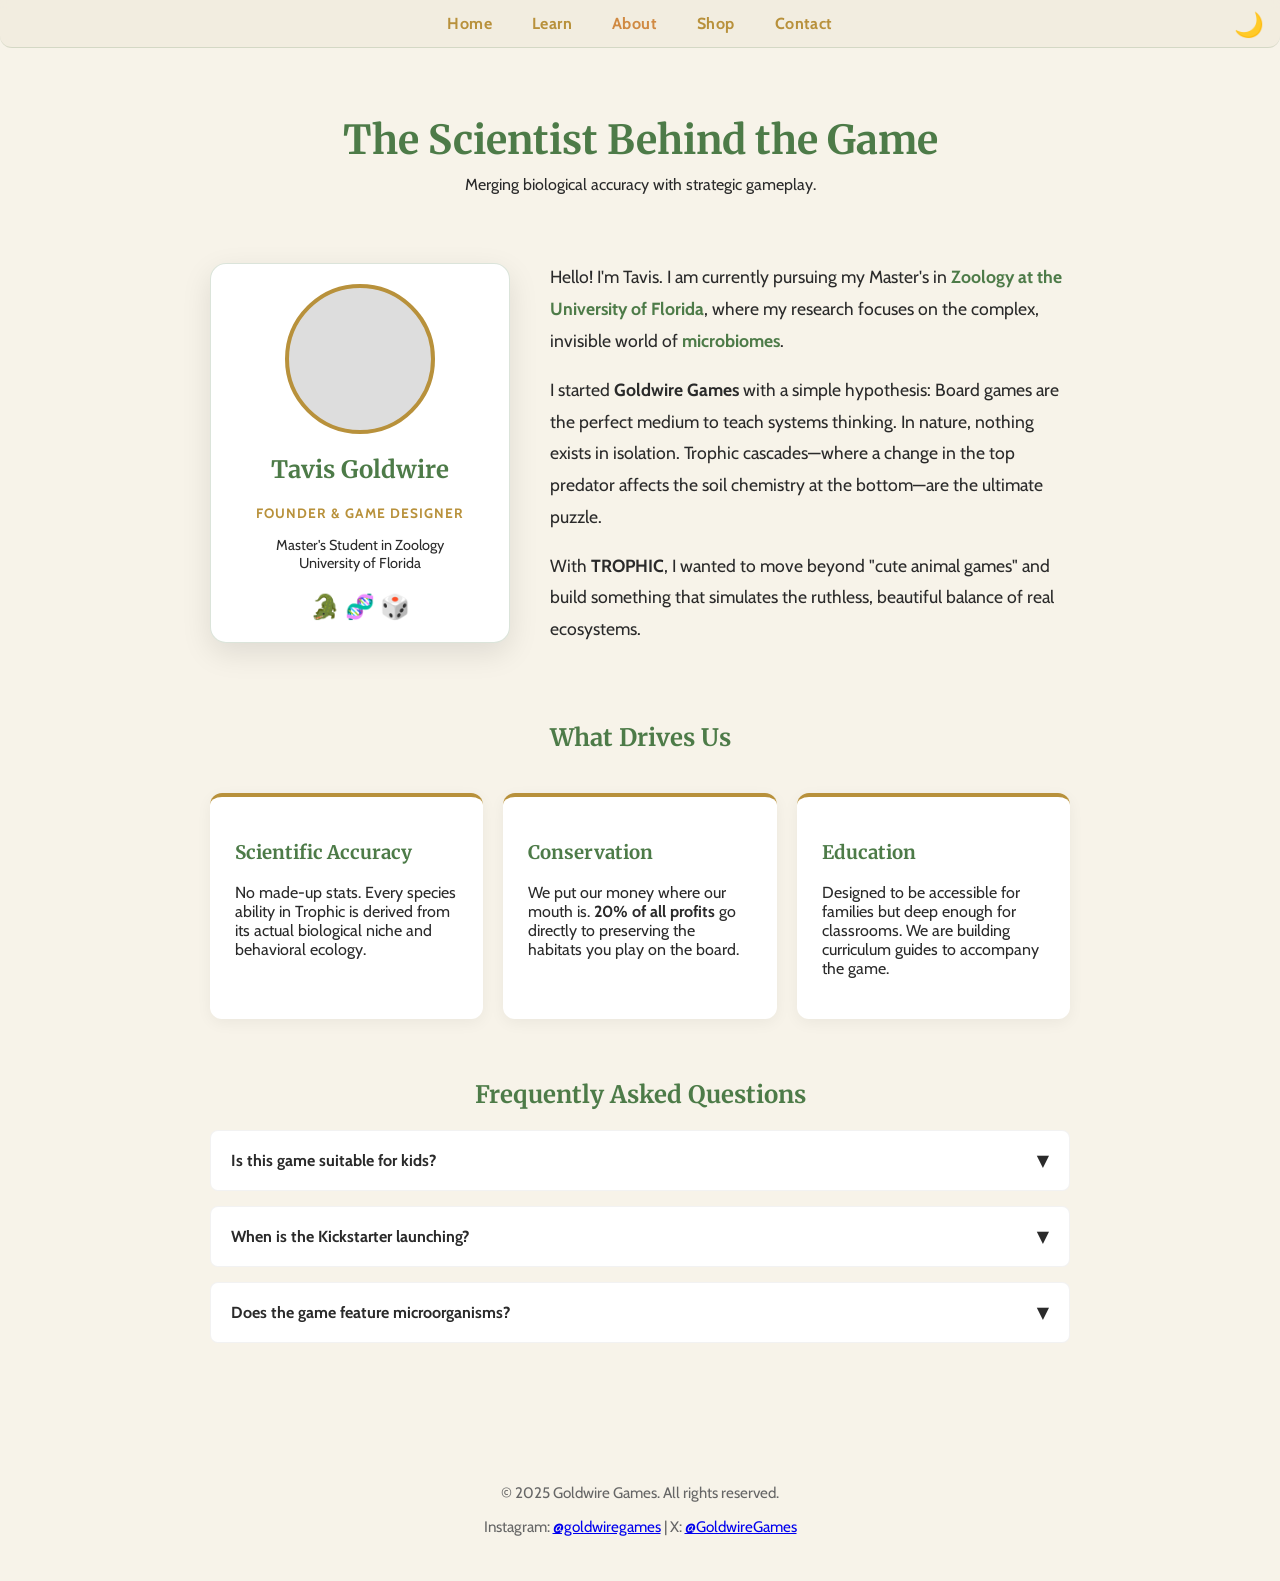
==== about.html @ b36a3de4 "Update about.html updated to 20%" ====
<!DOCTYPE html>
<html lang="en">
<head>
  <meta charset="utf-8" />
  <meta name="viewport" content="width=device-width,initial-scale=1" />
  <title>About | Goldwire Games</title>
  <meta name="description" content="Meet Tavis Goldwire, the zoologist and designer behind Trophic.">
  <link href="https://fonts.googleapis.com/css2?family=Merriweather:wght@400;700&family=Cabin:wght@400;700&display=swap" rel="stylesheet">
  
  <style>
    :root{
      --bg-color: #f7f3e9;
      --text-color: #2a2a2a;
      --accent-green: #4d7b48;
      --accent-orange: #d08a43;
      --accent-gold: #b8913b;
      --card-bg: #ffffff;
      --nav-bg: rgba(241,236,223,0.85);

      --bg-night: #0d0f11;
      --text-night: #e8e8e8;
      --card-night: #141619;
    }

    *{box-sizing:border-box; transition: all 0.22s ease;}
    body{
      margin:0;
      font-family: 'Cabin', system-ui, -apple-system, sans-serif;
      background: var(--bg-color) url('paper-texture.png'); /* Assumed texture */
      background-size: 350px;
      color:var(--text-color);
    }
    body.night{
      background: var(--bg-night);
      color:var(--text-night);
    }

    /* Stars layer (Shared) */
    #stars{
      pointer-events:none; position:fixed; inset:0; z-index:0; opacity:0; transition:opacity 0.9s ease-in-out;
    }
    body.night #stars{ opacity:1; }
    #stars::after{
      content:""; position:absolute; inset:0;
      background-image:
        radial-gradient(circle at 20% 30%, rgba(255,255,255,0.95) 0.5px, transparent 2px),
        radial-gradient(circle at 70% 18%, rgba(255,255,255,0.9) 0.6px, transparent 2px);
      filter: blur(0.6px);
      animation: twinkle 3.8s infinite;
    }
    @keyframes twinkle{
      0%, 100%{ opacity:0.8; } 50%{ opacity:1; }
    }

    /* NAV (Shared) */
    nav{
      position: sticky; top:0; z-index: 40;
      display:flex; justify-content:center; gap:40px;
      padding:14px 18px;
      background: var(--nav-bg); backdrop-filter: blur(4px);
      border-bottom: 1px solid rgba(77,123,72,0.18);
      border-radius: 0 0 12px 12px;
    }
    nav a{
      color: var(--accent-gold); text-decoration:none; font-weight:700; letter-spacing:0.4px;
    }
    nav a:hover{ color: var(--accent-orange); }
    #moon-toggle{
      position:absolute; right:16px; top:10px; font-size:1.5rem; cursor:pointer; user-select:none;
    }

    .container{ max-width:900px; margin:0 auto; padding:40px 20px; position:relative; z-index:10; }

    h1, h2, h3{ font-family:'Merriweather', serif; color:var(--accent-green); }
    h1 { text-align: center; font-size: 2.5rem; margin-bottom: 10px; }
    
    /* BIO SECTION */
    .bio-section {
      display: flex; gap: 40px; align-items: center; margin: 50px 0;
    }
    @media(max-width: 700px) { .bio-section { flex-direction: column; } }

    /* Interactive Creator Card */
    .creator-card {
      width: 300px; height: 380px; flex-shrink: 0;
      position: relative; perspective: 1000px;
    }
    .creator-inner {
      width: 100%; height: 100%;
      background: var(--card-bg);
      border: 1px solid rgba(77,123,72,0.2);
      border-radius: 16px;
      padding: 20px;
      text-align: center;
      box-shadow: 0 10px 30px rgba(0,0,0,0.1);
      transition: transform 0.1s; /* Quick response for tilt effect */
    }
    body.night .creator-inner { background: var(--card-night); border-color: #333; }

    .creator-img {
      width: 150px; height: 150px;
      background: #ddd; border-radius: 50%;
      margin: 0 auto 20px;
      border: 4px solid var(--accent-gold);
      background-size: cover; background-position: center;
    }

    .creator-role {
      color: var(--accent-gold); font-weight: 700; text-transform: uppercase; font-size: 0.85rem; letter-spacing: 1px;
    }

    /* TEXT CONTENT */
    .bio-text { line-height: 1.8; font-size: 1.1rem; }
    .highlight { color: var(--accent-green); font-weight: bold; }

    /* PASSION GRID */
    .passion-grid {
      display: grid; grid-template-columns: repeat(auto-fit, minmax(250px, 1fr)); gap: 20px; margin-top: 40px;
    }
    .passion-card {
      background: var(--card-bg); padding: 25px; border-radius: 12px;
      border-top: 4px solid var(--accent-gold);
      box-shadow: 0 4px 15px rgba(0,0,0,0.05);
    }
    body.night .passion-card { background: var(--card-night); }

    /* FAQ ACCORDION */
    .faq-item {
      background: var(--card-bg); margin-bottom: 15px; border-radius: 8px; overflow: hidden;
      border: 1px solid rgba(0,0,0,0.05);
    }
    body.night .faq-item { background: var(--card-night); border-color: #333; }
    
    .faq-question {
      padding: 20px; font-weight: 700; cursor: pointer; display: flex; justify-content: space-between; align-items: center;
    }
    .faq-question:hover { color: var(--accent-gold); }
    .faq-answer {
      padding: 0 20px; max-height: 0; overflow: hidden; transition: max-height 0.3s ease, padding 0.3s ease;
      color: #666; font-size: 0.95rem; line-height: 1.6;
    }
    body.night .faq-answer { color: #aaa; }
    .faq-item.active .faq-answer { padding-bottom: 20px; max-height: 200px; }
    .arrow { transition: transform 0.3s; }
    .faq-item.active .arrow { transform: rotate(180deg); }

    footer{ text-align:center; margin-top:40px; padding:30px 10px; color:#666; font-size:0.95rem; }
    body.night footer{ color:#aaa; }

  </style>
</head>
<body>

<div id="stars" aria-hidden="true"></div>

<nav>
  <a href="index.html">Home</a>
  <a href="learn.html">Learn</a>
  <a href="about.html" style="color:var(--accent-orange)">About</a>
  <a href="#">Shop</a>
  <a href="#">Contact</a>
  <div id="moon-toggle" aria-hidden="true">🌙</div>
</nav>

<main class="container">

  <h1>The Scientist Behind the Game</h1>
  <p style="text-align:center; max-width:600px; margin:0 auto 40px;">Merging biological accuracy with strategic gameplay.</p>

  <section class="bio-section">
    <!-- Interactive Tilt Card -->
    <div class="creator-card" id="tiltCard">
      <div class="creator-inner">
        <!-- Placeholder for your photo -->
        <div class="creator-img" style="background-image: url('tavis-profile.jpg');" title="Tavis Goldwire"></div>
        <h2>Tavis Goldwire</h2>
        <div class="creator-role">Founder & Game Designer</div>
        <p style="margin-top:15px; font-size:0.9rem;">Master's Student in Zoology<br>University of Florida</p>
        <div style="margin-top:20px; font-size:1.5rem;">🐊 🧬 🎲</div>
      </div>
    </div>

    <div class="bio-text">
      <p>Hello! I'm Tavis. I am currently pursuing my Master's in <span class="highlight">Zoology at the University of Florida</span>, where my research focuses on the complex, invisible world of <span class="highlight">microbiomes</span>.</p>
      <p>I started <strong>Goldwire Games</strong> with a simple hypothesis: Board games are the perfect medium to teach systems thinking. In nature, nothing exists in isolation. Trophic cascades—where a change in the top predator affects the soil chemistry at the bottom—are the ultimate puzzle.</p>
      <p>With <strong>TROPHIC</strong>, I wanted to move beyond "cute animal games" and build something that simulates the ruthless, beautiful balance of real ecosystems.</p>
    </div>
  </section>

  <h2 style="text-align:center; margin-top:60px;">What Drives Us</h2>
  <div class="passion-grid">
    <div class="passion-card">
      <h3>Scientific Accuracy</h3>
      <p>No made-up stats. Every species ability in Trophic is derived from its actual biological niche and behavioral ecology.</p>
    </div>
    <div class="passion-card">
      <h3>Conservation</h3>
      <p>We put our money where our mouth is. <strong>20% of all profits</strong> go directly to preserving the habitats you play on the board.</p>
    </div>
    <div class="passion-card">
      <h3>Education</h3>
      <p>Designed to be accessible for families but deep enough for classrooms. We are building curriculum guides to accompany the game.</p>
    </div>
  </div>

  <h2 style="text-align:center; margin-top:60px;">Frequently Asked Questions</h2>
  <div class="faq-section">
    <div class="faq-item">
      <div class="faq-question">
        <span>Is this game suitable for kids?</span>
        <span class="arrow">▼</span>
      </div>
      <div class="faq-answer">
        Absolutely. While the strategy runs deep, the core mechanics are intuitive. We recommend it for ages 10+, but younger nature lovers often catch on quickly!
      </div>
    </div>
    <div class="faq-item">
      <div class="faq-question">
        <span>When is the Kickstarter launching?</span>
        <span class="arrow">▼</span>
      </div>
      <div class="faq-answer">
        We are finalizing the artwork for the Rainforest expansion now. Sign up on the Home page to get the exact launch date alert.
      </div>
    </div>
    <div class="faq-item">
      <div class="faq-question">
        <span>Does the game feature microorganisms?</span>
        <span class="arrow">▼</span>
      </div>
      <div class="faq-answer">
        Yes! Given Tavis's background in microbiomes, we include "Decomposer" and "Microbe" cards that are essential for nutrient cycling in the game.
      </div>
    </div>
  </div>

</main>

<footer>
    <p>&copy; 2025 Goldwire Games. All rights reserved.</p>
    <p>Instagram: <a href="https://instagram.com/goldwiregames" target="_blank" rel="noopener noreferrer">@goldwiregames</a> | X: <a href="https://x.com/GoldwireGames" target="_blank" rel="noopener noreferrer">@GoldwireGames</a> </p>
</footer>

<script>
  // Night Mode Logic
  const moon = document.getElementById('moon-toggle');
  const toggleNight = () => {
    document.body.classList.toggle('night');
    moon.textContent = document.body.classList.contains('night') ? '🌕' : '🌙';
  };
  moon.addEventListener('click', toggleNight);

  // 3D Tilt Effect for Creator Card
  const card = document.getElementById('tiltCard');
  const inner = card.querySelector('.creator-inner');

  card.addEventListener('mousemove', (e) => {
    const rect = card.getBoundingClientRect();
    const x = e.clientX - rect.left;
    const y = e.clientY - rect.top;
    
    // Calculate rotation (max 15deg)
    const xRot = -((y - rect.height/2) / rect.height) * 20; 
    const yRot = ((x - rect.width/2) / rect.width) * 20;

    inner.style.transform = `rotateX(${xRot}deg) rotateY(${yRot}deg)`;
  });

  card.addEventListener('mouseleave', () => {
    inner.style.transform = `rotateX(0deg) rotateY(0deg)`;
  });

  // FAQ Accordion
  document.querySelectorAll('.faq-question').forEach(q => {
    q.addEventListener('click', () => {
      const item = q.parentElement;
      item.classList.toggle('active');
    });
  });
</script>

</body>
</html>
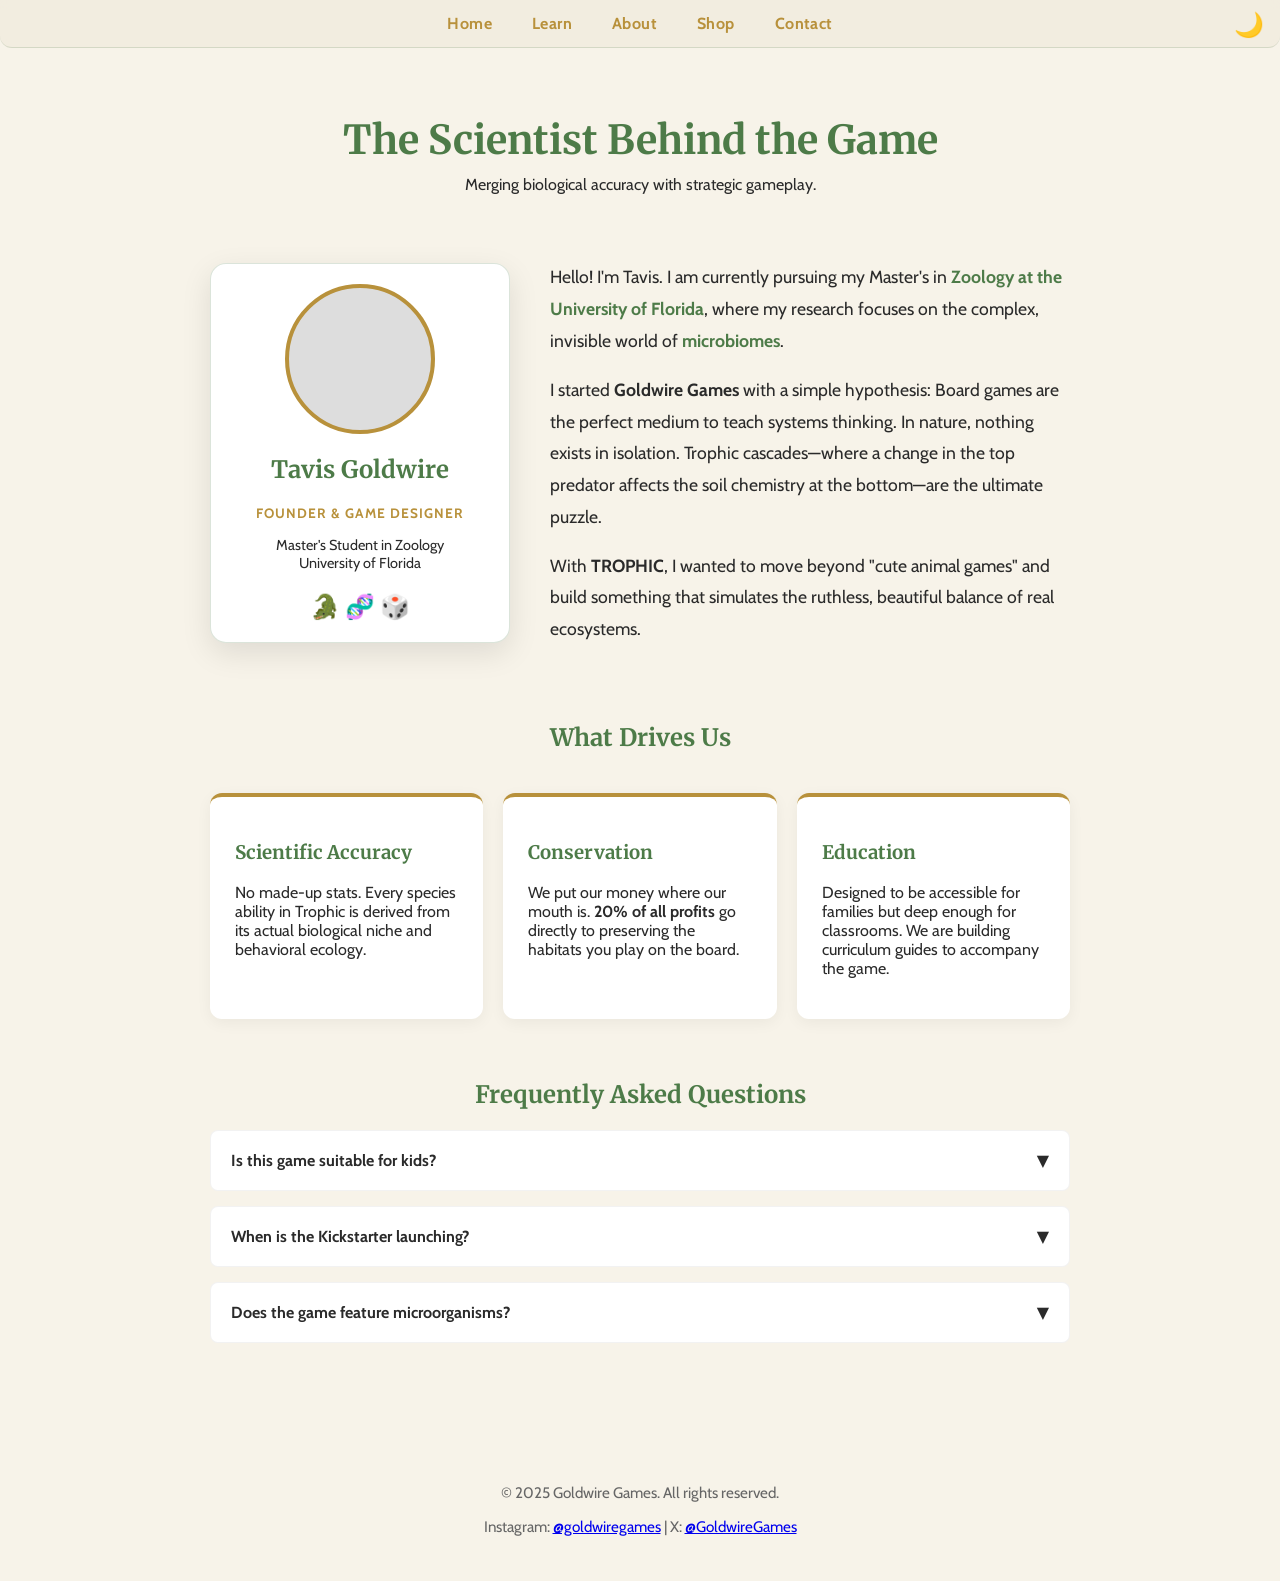
==== commit 40987b9a: "Update about.html updated nav" ====
--- a/about.html
+++ b/about.html
@@ -156,9 +156,9 @@
 <nav>
   <a href="index.html">Home</a>
   <a href="learn.html">Learn</a>
-  <a href="about.html" style="color:var(--accent-orange)">About</a>
-  <a href="#">Shop</a>
-  <a href="#">Contact</a>
+  <a href="about.html">About</a>
+  <a href="shop.html">Shop</a>
+  <a href="contact.html">Contact</a>
   <div id="moon-toggle" aria-hidden="true">🌙</div>
 </nav>
 
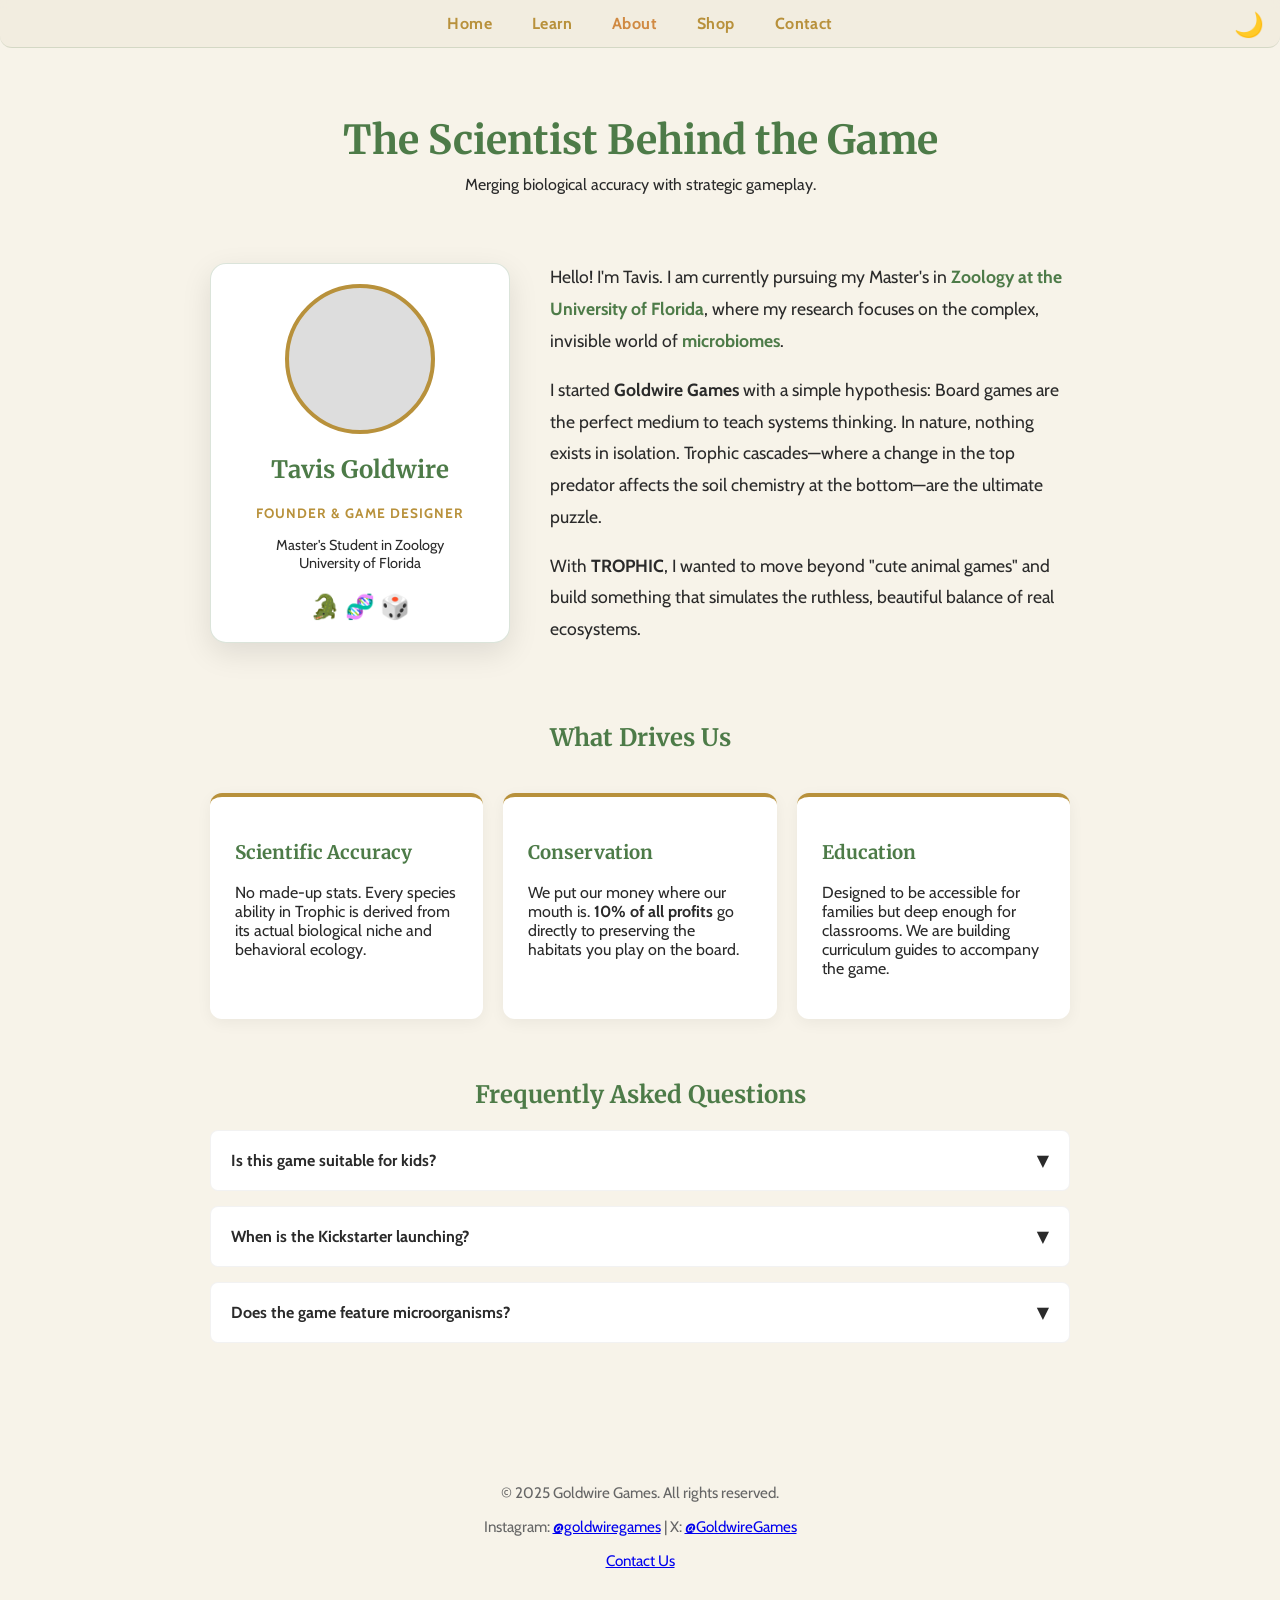
==== commit 656e6502: "Update about.html footer updated" ====
--- a/about.html
+++ b/about.html
@@ -156,7 +156,7 @@
 <nav>
   <a href="index.html">Home</a>
   <a href="learn.html">Learn</a>
-  <a href="about.html">About</a>
+  <a href="about.html" style="color:var(--accent-orange)">About</a>
   <a href="shop.html">Shop</a>
   <a href="contact.html">Contact</a>
   <div id="moon-toggle" aria-hidden="true">🌙</div>
@@ -195,7 +195,7 @@
     </div>
     <div class="passion-card">
       <h3>Conservation</h3>
-      <p>We put our money where our mouth is. <strong>20% of all profits</strong> go directly to preserving the habitats you play on the board.</p>
+      <p>We put our money where our mouth is. <strong>10% of all profits</strong> go directly to preserving the habitats you play on the board.</p>
     </div>
     <div class="passion-card">
       <h3>Education</h3>
@@ -237,8 +237,9 @@
 </main>
 
 <footer>
-    <p>&copy; 2025 Goldwire Games. All rights reserved.</p>
-    <p>Instagram: <a href="https://instagram.com/goldwiregames" target="_blank" rel="noopener noreferrer">@goldwiregames</a> | X: <a href="https://x.com/GoldwireGames" target="_blank" rel="noopener noreferrer">@GoldwireGames</a> </p>
+  <p>&copy; 2025 Goldwire Games. All rights reserved.</p>
+  <p>Instagram: <a href="https://instagram.com/goldwiregames" target="_blank" rel="noopener noreferrer">@goldwiregames</a> | X: <a href="https://x.com/GoldwireGames" target="_blank" rel="noopener noreferrer">@GoldwireGames</a> </p>
+  <p><a href="mailto:goldwiregames.studio@gmail.com">Contact Us</a></p>
 </footer>
 
 <script>
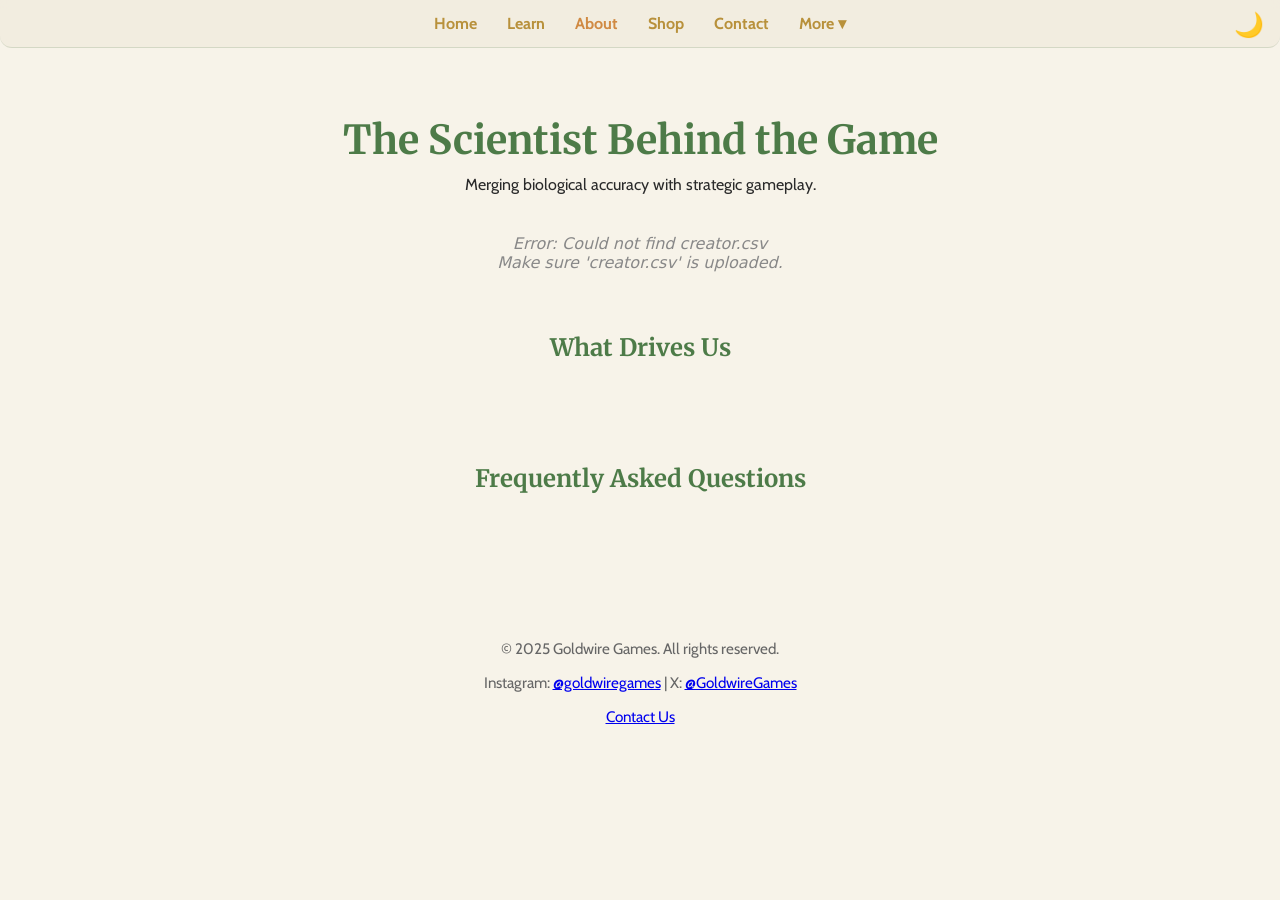
==== commit 7fd9e998: "Update about.html update more tab and draws from csv now" ====
--- a/about.html
+++ b/about.html
@@ -55,19 +55,29 @@
     /* NAV (Shared) */
     nav{
       position: sticky; top:0; z-index: 40;
-      display:flex; justify-content:center; gap:40px;
+      display:flex; justify-content:center; gap:30px;
       padding:14px 18px;
       background: var(--nav-bg); backdrop-filter: blur(4px);
       border-bottom: 1px solid rgba(77,123,72,0.18);
       border-radius: 0 0 12px 12px;
     }
-    nav a{
-      color: var(--accent-gold); text-decoration:none; font-weight:700; letter-spacing:0.4px;
-    }
-    nav a:hover{ color: var(--accent-orange); }
-    #moon-toggle{
-      position:absolute; right:16px; top:10px; font-size:1.5rem; cursor:pointer; user-select:none;
-    }
+    nav a, .dropbtn { color: var(--accent-gold); text-decoration:none; font-weight:700; cursor: pointer; font-size: 1rem; font-family: 'Cabin', sans-serif; }
+    nav a:hover, .dropbtn:hover { color: var(--accent-orange); }
+    #moon-toggle{ position:absolute; right:16px; top:10px; font-size:1.5rem; cursor:pointer; }
+
+    /* Dropdown CSS */
+    .dropdown { position: relative; display: inline-block; }
+    .dropdown-content {
+      display: none; position: absolute; top: 100%; left: 50%; transform: translateX(-50%);
+      background-color: var(--card-bg); min-width: 160px;
+      box-shadow: 0px 8px 16px 0px rgba(0,0,0,0.2); border-radius: 8px; z-index: 50;
+      border: 1px solid rgba(77,123,72,0.2); overflow: hidden;
+    }
+    body.night .dropdown-content { background-color: var(--card-night); border-color: #444; }
+    .dropdown-content a { color: var(--text-color); padding: 12px 16px; text-decoration: none; display: block; text-align: center; }
+    body.night .dropdown-content a { color: var(--text-night); }
+    .dropdown-content a:hover { background-color: rgba(77,123,72,0.1); color: var(--accent-green); }
+    .dropdown:hover .dropdown-content { display: block; }
 
     .container{ max-width:900px; margin:0 auto; padding:40px 20px; position:relative; z-index:10; }
 
@@ -83,7 +93,7 @@
     /* Interactive Creator Card */
     .creator-card {
       width: 300px; height: 380px; flex-shrink: 0;
-      position: relative; perspective: 1000px;
+      position: relative; perspective: 1000px; margin: 0 auto;
     }
     .creator-inner {
       width: 100%; height: 100%;
@@ -144,6 +154,8 @@
     .arrow { transition: transform 0.3s; }
     .faq-item.active .arrow { transform: rotate(180deg); }
 
+    #loading { text-align: center; color: #888; margin-top: 20px; font-style: italic; }
+
     footer{ text-align:center; margin-top:40px; padding:30px 10px; color:#666; font-size:0.95rem; }
     body.night footer{ color:#aaa; }
 
@@ -159,6 +171,17 @@
   <a href="about.html" style="color:var(--accent-orange)">About</a>
   <a href="shop.html">Shop</a>
   <a href="contact.html">Contact</a>
+
+  <div class="dropdown">
+    <span class="dropbtn">More ▾</span>
+    <div class="dropdown-content">
+      <a href="calculator.html">Score Calculator</a>
+      <a href="deckbuilder.html">Deck Builder</a>
+      <a href="#">Rulebook (PDF)</a>
+      <a href="#">Kickstarter</a>
+    </div>
+  </div>
+
   <div id="moon-toggle" aria-hidden="true">🌙</div>
 </nav>
 
@@ -167,71 +190,33 @@
   <h1>The Scientist Behind the Game</h1>
   <p style="text-align:center; max-width:600px; margin:0 auto 40px;">Merging biological accuracy with strategic gameplay.</p>
 
-  <section class="bio-section">
+  <div id="loading">Loading creator profile...</div>
+
+  <section class="bio-section" id="bioSection" style="display:none;">
     <!-- Interactive Tilt Card -->
     <div class="creator-card" id="tiltCard">
       <div class="creator-inner">
-        <!-- Placeholder for your photo -->
-        <div class="creator-img" style="background-image: url('tavis-profile.jpg');" title="Tavis Goldwire"></div>
-        <h2>Tavis Goldwire</h2>
+        <div class="creator-img" id="creatorImg"></div>
+        <h2 id="creatorName"></h2>
         <div class="creator-role">Founder & Game Designer</div>
         <p style="margin-top:15px; font-size:0.9rem;">Master's Student in Zoology<br>University of Florida</p>
-        <div style="margin-top:20px; font-size:1.5rem;">🐊 🧬 🎲</div>
+        <div style="margin-top:20px; font-size:1.5rem;" id="creatorIcon"></div>
       </div>
     </div>
 
-    <div class="bio-text">
-      <p>Hello! I'm Tavis. I am currently pursuing my Master's in <span class="highlight">Zoology at the University of Florida</span>, where my research focuses on the complex, invisible world of <span class="highlight">microbiomes</span>.</p>
-      <p>I started <strong>Goldwire Games</strong> with a simple hypothesis: Board games are the perfect medium to teach systems thinking. In nature, nothing exists in isolation. Trophic cascades—where a change in the top predator affects the soil chemistry at the bottom—are the ultimate puzzle.</p>
-      <p>With <strong>TROPHIC</strong>, I wanted to move beyond "cute animal games" and build something that simulates the ruthless, beautiful balance of real ecosystems.</p>
+    <div class="bio-text" id="bioText">
+      <!-- Bio populated via JS -->
     </div>
   </section>
 
   <h2 style="text-align:center; margin-top:60px;">What Drives Us</h2>
-  <div class="passion-grid">
-    <div class="passion-card">
-      <h3>Scientific Accuracy</h3>
-      <p>No made-up stats. Every species ability in Trophic is derived from its actual biological niche and behavioral ecology.</p>
-    </div>
-    <div class="passion-card">
-      <h3>Conservation</h3>
-      <p>We put our money where our mouth is. <strong>10% of all profits</strong> go directly to preserving the habitats you play on the board.</p>
-    </div>
-    <div class="passion-card">
-      <h3>Education</h3>
-      <p>Designed to be accessible for families but deep enough for classrooms. We are building curriculum guides to accompany the game.</p>
-    </div>
+  <div class="passion-grid" id="passionGrid">
+    <!-- Passions populated via JS -->
   </div>
 
   <h2 style="text-align:center; margin-top:60px;">Frequently Asked Questions</h2>
-  <div class="faq-section">
-    <div class="faq-item">
-      <div class="faq-question">
-        <span>Is this game suitable for kids?</span>
-        <span class="arrow">▼</span>
-      </div>
-      <div class="faq-answer">
-        Absolutely. While the strategy runs deep, the core mechanics are intuitive. We recommend it for ages 10+, but younger nature lovers often catch on quickly!
-      </div>
-    </div>
-    <div class="faq-item">
-      <div class="faq-question">
-        <span>When is the Kickstarter launching?</span>
-        <span class="arrow">▼</span>
-      </div>
-      <div class="faq-answer">
-        We are finalizing the artwork for the Rainforest expansion now. Sign up on the Home page to get the exact launch date alert.
-      </div>
-    </div>
-    <div class="faq-item">
-      <div class="faq-question">
-        <span>Does the game feature microorganisms?</span>
-        <span class="arrow">▼</span>
-      </div>
-      <div class="faq-answer">
-        Yes! Given Tavis's background in microbiomes, we include "Decomposer" and "Microbe" cards that are essential for nutrient cycling in the game.
-      </div>
-    </div>
+  <div class="faq-section" id="faqSection">
+    <!-- FAQs populated via JS -->
   </div>
 
 </main>
@@ -251,33 +236,111 @@
   };
   moon.addEventListener('click', toggleNight);
 
-  // 3D Tilt Effect for Creator Card
-  const card = document.getElementById('tiltCard');
-  const inner = card.querySelector('.creator-inner');
-
-  card.addEventListener('mousemove', (e) => {
-    const rect = card.getBoundingClientRect();
-    const x = e.clientX - rect.left;
-    const y = e.clientY - rect.top;
-    
-    // Calculate rotation (max 15deg)
-    const xRot = -((y - rect.height/2) / rect.height) * 20; 
-    const yRot = ((x - rect.width/2) / rect.width) * 20;
-
-    inner.style.transform = `rotateX(${xRot}deg) rotateY(${yRot}deg)`;
+  // --- CSV Loading Logic ---
+  window.addEventListener('DOMContentLoaded', async () => {
+      try {
+          const response = await fetch('creator.csv');
+          if (!response.ok) throw new Error("Could not find creator.csv");
+          const text = await response.text();
+          renderContentFromCSV(text);
+      } catch (err) {
+          document.getElementById('loading').innerHTML = `Error: ${err.message}<br>Make sure 'creator.csv' is uploaded.`;
+      }
   });
 
-  card.addEventListener('mouseleave', () => {
-    inner.style.transform = `rotateX(0deg) rotateY(0deg)`;
-  });
-
-  // FAQ Accordion
-  document.querySelectorAll('.faq-question').forEach(q => {
-    q.addEventListener('click', () => {
-      const item = q.parentElement;
-      item.classList.toggle('active');
-    });
-  });
+  function renderContentFromCSV(csvText) {
+      const rows = csvText.trim().split('\n');
+      const bioSection = document.getElementById('bioSection');
+      const passionGrid = document.getElementById('passionGrid');
+      const faqSection = document.getElementById('faqSection');
+      
+      document.getElementById('loading').style.display = 'none';
+      bioSection.style.display = 'flex';
+
+      // CSV Parser (simple)
+      const parseLine = (line) => {
+          const result = [];
+          let current = '';
+          let inQuotes = false;
+          for (let char of line) {
+              if (char === '"') { inQuotes = !inQuotes; }
+              else if (char === ',' && !inQuotes) { result.push(current.trim()); current = ''; }
+              else { current += char; }
+          }
+          result.push(current.trim());
+          return result;
+      };
+
+      // Skip header
+      for (let i = 1; i < rows.length; i++) {
+          const cols = parseLine(rows[i]);
+          if (cols.length < 4) continue;
+
+          // Mapping: Section(0), Key(1), Title(2), Content(3), Image(4), Icon(5)
+          const section = cols[0];
+          const title = cols[2];
+          // Handle potential double quotes from CSV
+          const content = cols[3].replace(/""/g, '"'); 
+          const image = cols[4];
+          const icon = cols[5];
+
+          if (section === 'Bio') {
+              document.getElementById('creatorName').innerText = title;
+              document.getElementById('creatorImg').style.backgroundImage = `url('${image || "tavis-profile.jpg"}')`;
+              document.getElementById('creatorIcon').innerText = icon || "🐊 🧬 🎲";
+              document.getElementById('bioText').innerHTML = `<p>${content}</p>`;
+          } else if (section === 'Passion') {
+              const card = document.createElement('div');
+              card.className = 'passion-card';
+              card.innerHTML = `<h3>${title}</h3><p>${content}</p>`;
+              passionGrid.appendChild(card);
+          } else if (section === 'FAQ') {
+              const item = document.createElement('div');
+              item.className = 'faq-item';
+              item.innerHTML = `
+                <div class="faq-question">
+                  <span>${title}</span>
+                  <span class="arrow">▼</span>
+                </div>
+                <div class="faq-answer">${content}</div>
+              `;
+              faqSection.appendChild(item);
+          }
+      }
+
+      // Re-initialize interactive elements after DOM update
+      setupAccordions();
+      setupTilt();
+  }
+
+  function setupAccordions() {
+      document.querySelectorAll('.faq-question').forEach(q => {
+        q.addEventListener('click', () => {
+          const item = q.parentElement;
+          item.classList.toggle('active');
+        });
+      });
+  }
+
+  function setupTilt() {
+      const card = document.getElementById('tiltCard');
+      const inner = card.querySelector('.creator-inner');
+
+      card.addEventListener('mousemove', (e) => {
+        const rect = card.getBoundingClientRect();
+        const x = e.clientX - rect.left;
+        const y = e.clientY - rect.top;
+        
+        const xRot = -((y - rect.height/2) / rect.height) * 20; 
+        const yRot = ((x - rect.width/2) / rect.width) * 20;
+
+        inner.style.transform = `rotateX(${xRot}deg) rotateY(${yRot}deg)`;
+      });
+
+      card.addEventListener('mouseleave', () => {
+        inner.style.transform = `rotateX(0deg) rotateY(0deg)`;
+      });
+  }
 </script>
 
 </body>
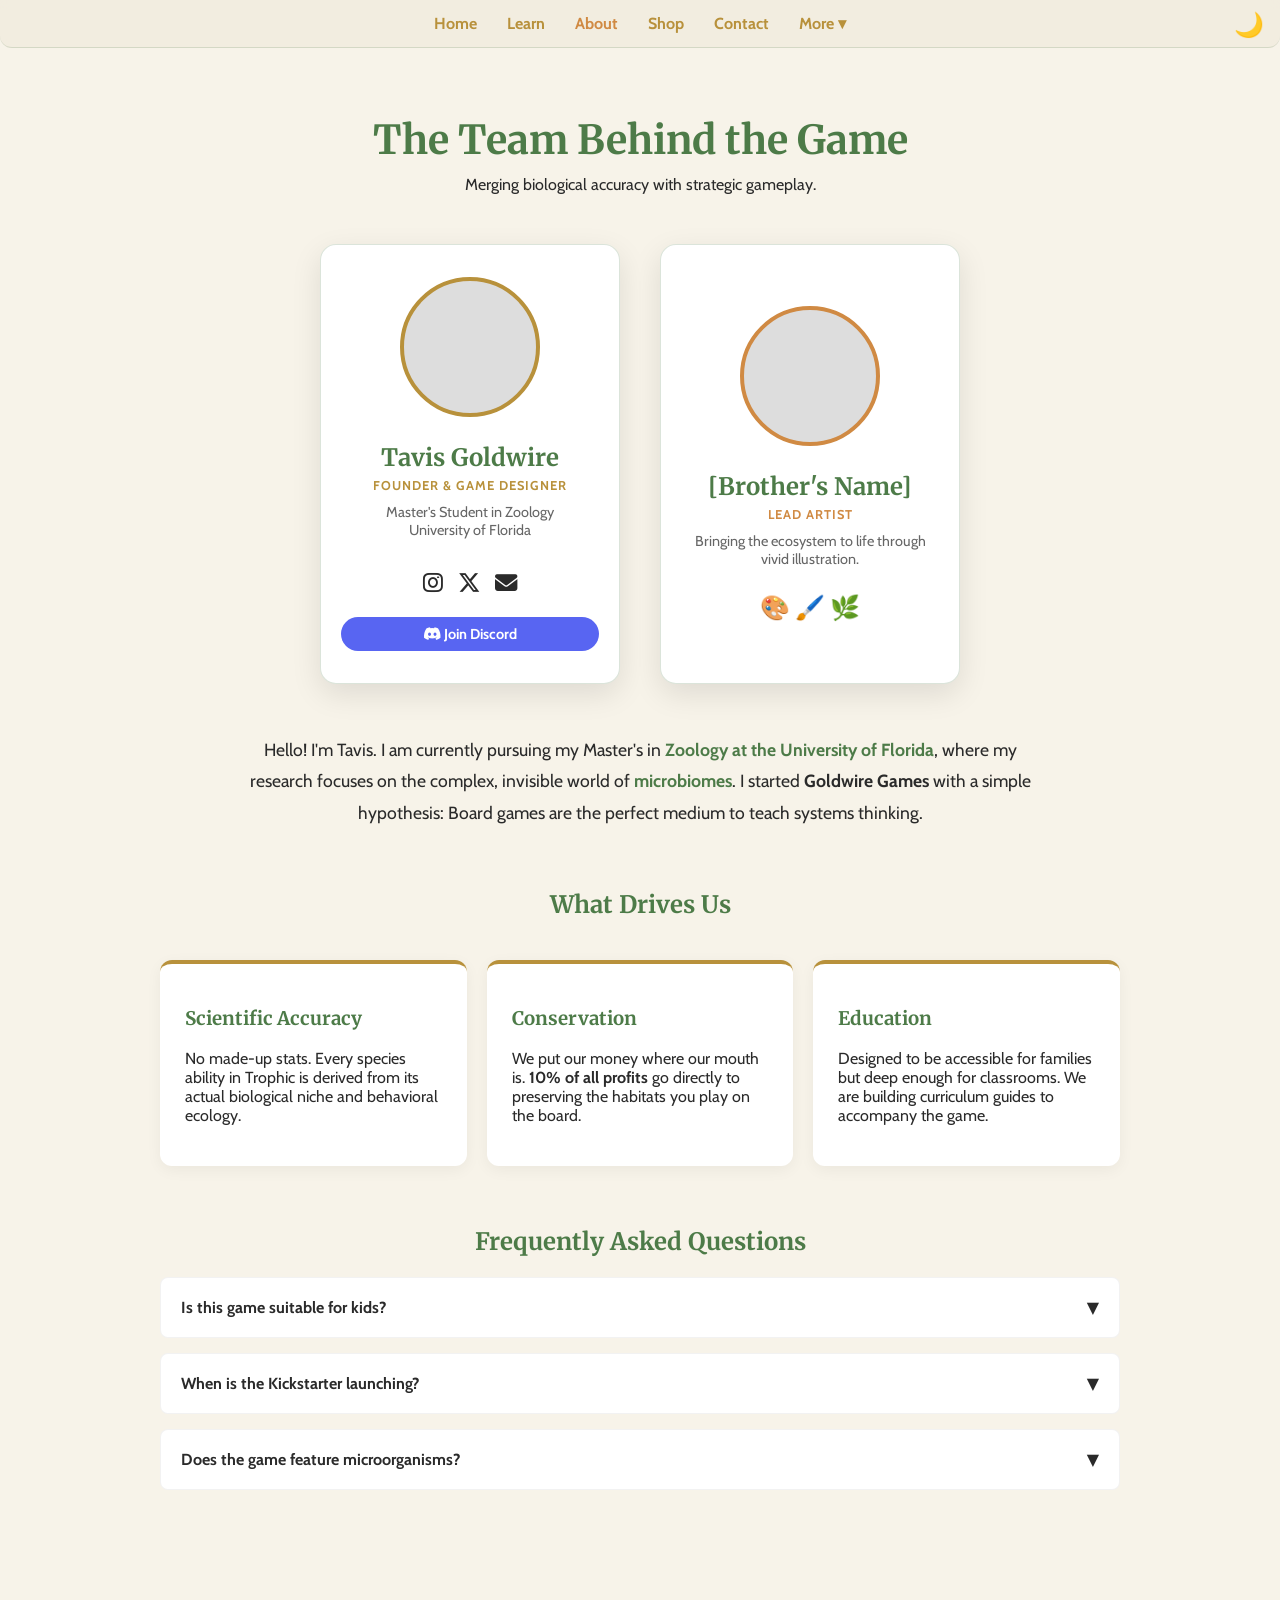
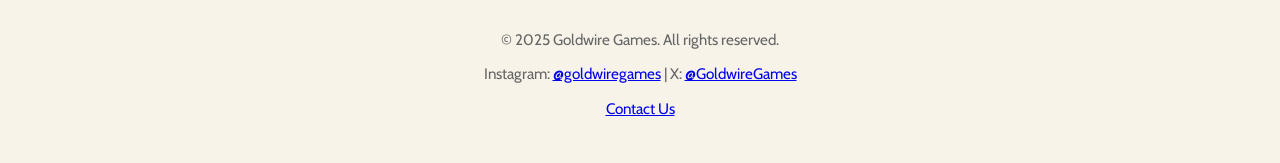
==== commit d95e2653: "Update about.html added socials" ====
--- a/about.html
+++ b/about.html
@@ -6,6 +6,8 @@
   <title>About | Goldwire Games</title>
   <meta name="description" content="Meet Tavis Goldwire, the zoologist and designer behind Trophic.">
   <link href="https://fonts.googleapis.com/css2?family=Merriweather:wght@400;700&family=Cabin:wght@400;700&display=swap" rel="stylesheet">
+  <!-- FontAwesome for Social Icons -->
+  <link rel="stylesheet" href="https://cdnjs.cloudflare.com/ajax/libs/font-awesome/6.4.0/css/all.min.css">
   
   <style>
     :root{
@@ -63,7 +65,9 @@
     }
     nav a, .dropbtn { color: var(--accent-gold); text-decoration:none; font-weight:700; cursor: pointer; font-size: 1rem; font-family: 'Cabin', sans-serif; }
     nav a:hover, .dropbtn:hover { color: var(--accent-orange); }
-    #moon-toggle{ position:absolute; right:16px; top:10px; font-size:1.5rem; cursor:pointer; }
+    #moon-toggle{
+      position:absolute; right:16px; top:10px; font-size:1.5rem; cursor:pointer; user-select:none;
+    }
 
     /* Dropdown CSS */
     .dropdown { position: relative; display: inline-block; }
@@ -79,21 +83,20 @@
     .dropdown-content a:hover { background-color: rgba(77,123,72,0.1); color: var(--accent-green); }
     .dropdown:hover .dropdown-content { display: block; }
 
-    .container{ max-width:900px; margin:0 auto; padding:40px 20px; position:relative; z-index:10; }
+    .container{ max-width:1000px; margin:0 auto; padding:40px 20px; position:relative; z-index:10; }
 
     h1, h2, h3{ font-family:'Merriweather', serif; color:var(--accent-green); }
     h1 { text-align: center; font-size: 2.5rem; margin-bottom: 10px; }
     
-    /* BIO SECTION */
-    .bio-section {
-      display: flex; gap: 40px; align-items: center; margin: 50px 0;
-    }
-    @media(max-width: 700px) { .bio-section { flex-direction: column; } }
-
+    /* TEAM SECTION */
+    .team-section {
+      display: flex; gap: 40px; justify-content: center; flex-wrap: wrap; margin: 50px 0;
+    }
+    
     /* Interactive Creator Card */
     .creator-card {
-      width: 300px; height: 380px; flex-shrink: 0;
-      position: relative; perspective: 1000px; margin: 0 auto;
+      width: 300px; height: 440px; flex-shrink: 0;
+      position: relative; perspective: 1000px;
     }
     .creator-inner {
       width: 100%; height: 100%;
@@ -104,23 +107,42 @@
       text-align: center;
       box-shadow: 0 10px 30px rgba(0,0,0,0.1);
       transition: transform 0.1s; /* Quick response for tilt effect */
+      display: flex; flex-direction: column; justify-content: center;
     }
     body.night .creator-inner { background: var(--card-night); border-color: #333; }
 
     .creator-img {
-      width: 150px; height: 150px;
+      width: 140px; height: 140px;
       background: #ddd; border-radius: 50%;
-      margin: 0 auto 20px;
+      margin: 0 auto 15px;
       border: 4px solid var(--accent-gold);
       background-size: cover; background-position: center;
     }
 
     .creator-role {
-      color: var(--accent-gold); font-weight: 700; text-transform: uppercase; font-size: 0.85rem; letter-spacing: 1px;
-    }
+      color: var(--accent-gold); font-weight: 700; text-transform: uppercase; font-size: 0.8rem; letter-spacing: 1px; margin-bottom: 10px;
+    }
+
+    /* Social Links in Card */
+    .social-links {
+      display: flex; justify-content: center; gap: 15px; margin-top: 15px;
+    }
+    .social-icon {
+      color: var(--text-color); font-size: 1.4rem; transition: color 0.2s, transform 0.2s;
+    }
+    body.night .social-icon { color: var(--text-night); }
+    .social-icon:hover { color: var(--accent-gold); transform: translateY(-2px); }
+
+    .discord-btn {
+      display: inline-block; margin-top: 20px;
+      background: #5865F2; color: white; text-decoration: none;
+      padding: 8px 16px; border-radius: 20px; font-weight: bold; font-size: 0.9rem;
+      transition: background 0.2s;
+    }
+    .discord-btn:hover { background: #4752C4; }
 
     /* TEXT CONTENT */
-    .bio-text { line-height: 1.8; font-size: 1.1rem; }
+    .bio-text { line-height: 1.8; font-size: 1.1rem; margin-top: 30px; text-align: center; max-width: 800px; margin-left: auto; margin-right: auto; }
     .highlight { color: var(--accent-green); font-weight: bold; }
 
     /* PASSION GRID */
@@ -187,27 +209,48 @@
 
 <main class="container">
 
-  <h1>The Scientist Behind the Game</h1>
+  <h1>The Team Behind the Game</h1>
   <p style="text-align:center; max-width:600px; margin:0 auto 40px;">Merging biological accuracy with strategic gameplay.</p>
 
-  <div id="loading">Loading creator profile...</div>
-
-  <section class="bio-section" id="bioSection" style="display:none;">
-    <!-- Interactive Tilt Card -->
-    <div class="creator-card" id="tiltCard">
+  <div id="loading">Loading creator profiles...</div>
+
+  <section class="team-section" id="bioSection" style="display:none;">
+    
+    <!-- Tavis Card -->
+    <div class="creator-card tilt-card">
       <div class="creator-inner">
         <div class="creator-img" id="creatorImg"></div>
-        <h2 id="creatorName"></h2>
+        <h2 id="creatorName" style="margin: 10px 0 5px; font-size: 1.5rem;"></h2>
         <div class="creator-role">Founder & Game Designer</div>
-        <p style="margin-top:15px; font-size:0.9rem;">Master's Student in Zoology<br>University of Florida</p>
-        <div style="margin-top:20px; font-size:1.5rem;" id="creatorIcon"></div>
+        <p style="margin:0 0 15px; font-size:0.9rem; color:#666;">Master's Student in Zoology<br>University of Florida</p>
+        
+        <div class="social-links">
+            <a href="https://instagram.com/goldwiregames" target="_blank" class="social-icon" title="Instagram"><i class="fab fa-instagram"></i></a>
+            <a href="https://x.com/GoldwireGames" target="_blank" class="social-icon" title="X (Twitter)"><i class="fab fa-x-twitter"></i></a>
+            <a href="mailto:goldwiregames.studio@gmail.com" class="social-icon" title="Email"><i class="fas fa-envelope"></i></a>
+        </div>
+
+        <a href="#" class="discord-btn" title="Join our Discord Community"><i class="fab fa-discord"></i> Join Discord</a>
       </div>
     </div>
 
-    <div class="bio-text" id="bioText">
-      <!-- Bio populated via JS -->
+    <!-- Artist Brother Card (Placeholder - Update in CSV or here) -->
+    <div class="creator-card tilt-card">
+      <div class="creator-inner">
+        <div class="creator-img" style="background-image: url('brother-placeholder.jpg'); border-color: var(--accent-orange);"></div>
+        <h2 style="margin: 10px 0 5px; font-size: 1.5rem;">[Brother's Name]</h2>
+        <div class="creator-role" style="color:var(--accent-orange)">Lead Artist</div>
+        <p style="margin:0 0 15px; font-size:0.9rem; color:#666;">Bringing the ecosystem to life through vivid illustration.</p>
+        
+        <div style="font-size:1.5rem; margin-top:10px;">🎨 🖌️ 🌿</div>
+      </div>
     </div>
+
   </section>
+
+  <div class="bio-text" id="bioText">
+    <!-- Bio populated via JS -->
+  </div>
 
   <h2 style="text-align:center; margin-top:60px;">What Drives Us</h2>
   <div class="passion-grid" id="passionGrid">
@@ -279,15 +322,12 @@
           // Mapping: Section(0), Key(1), Title(2), Content(3), Image(4), Icon(5)
           const section = cols[0];
           const title = cols[2];
-          // Handle potential double quotes from CSV
           const content = cols[3].replace(/""/g, '"'); 
           const image = cols[4];
-          const icon = cols[5];
-
+          
           if (section === 'Bio') {
               document.getElementById('creatorName').innerText = title;
               document.getElementById('creatorImg').style.backgroundImage = `url('${image || "tavis-profile.jpg"}')`;
-              document.getElementById('creatorIcon').innerText = icon || "🐊 🧬 🎲";
               document.getElementById('bioText').innerHTML = `<p>${content}</p>`;
           } else if (section === 'Passion') {
               const card = document.createElement('div');
@@ -308,7 +348,6 @@
           }
       }
 
-      // Re-initialize interactive elements after DOM update
       setupAccordions();
       setupTilt();
   }
@@ -323,22 +362,26 @@
   }
 
   function setupTilt() {
-      const card = document.getElementById('tiltCard');
-      const inner = card.querySelector('.creator-inner');
-
-      card.addEventListener('mousemove', (e) => {
-        const rect = card.getBoundingClientRect();
-        const x = e.clientX - rect.left;
-        const y = e.clientY - rect.top;
-        
-        const xRot = -((y - rect.height/2) / rect.height) * 20; 
-        const yRot = ((x - rect.width/2) / rect.width) * 20;
-
-        inner.style.transform = `rotateX(${xRot}deg) rotateY(${yRot}deg)`;
-      });
-
-      card.addEventListener('mouseleave', () => {
-        inner.style.transform = `rotateX(0deg) rotateY(0deg)`;
+      // Select all cards with class 'tilt-card'
+      const cards = document.querySelectorAll('.tilt-card');
+
+      cards.forEach(card => {
+          const inner = card.querySelector('.creator-inner');
+
+          card.addEventListener('mousemove', (e) => {
+            const rect = card.getBoundingClientRect();
+            const x = e.clientX - rect.left;
+            const y = e.clientY - rect.top;
+            
+            const xRot = -((y - rect.height/2) / rect.height) * 20; 
+            const yRot = ((x - rect.width/2) / rect.width) * 20;
+
+            inner.style.transform = `rotateX(${xRot}deg) rotateY(${yRot}deg)`;
+          });
+
+          card.addEventListener('mouseleave', () => {
+            inner.style.transform = `rotateX(0deg) rotateY(0deg)`;
+          });
       });
   }
 </script>
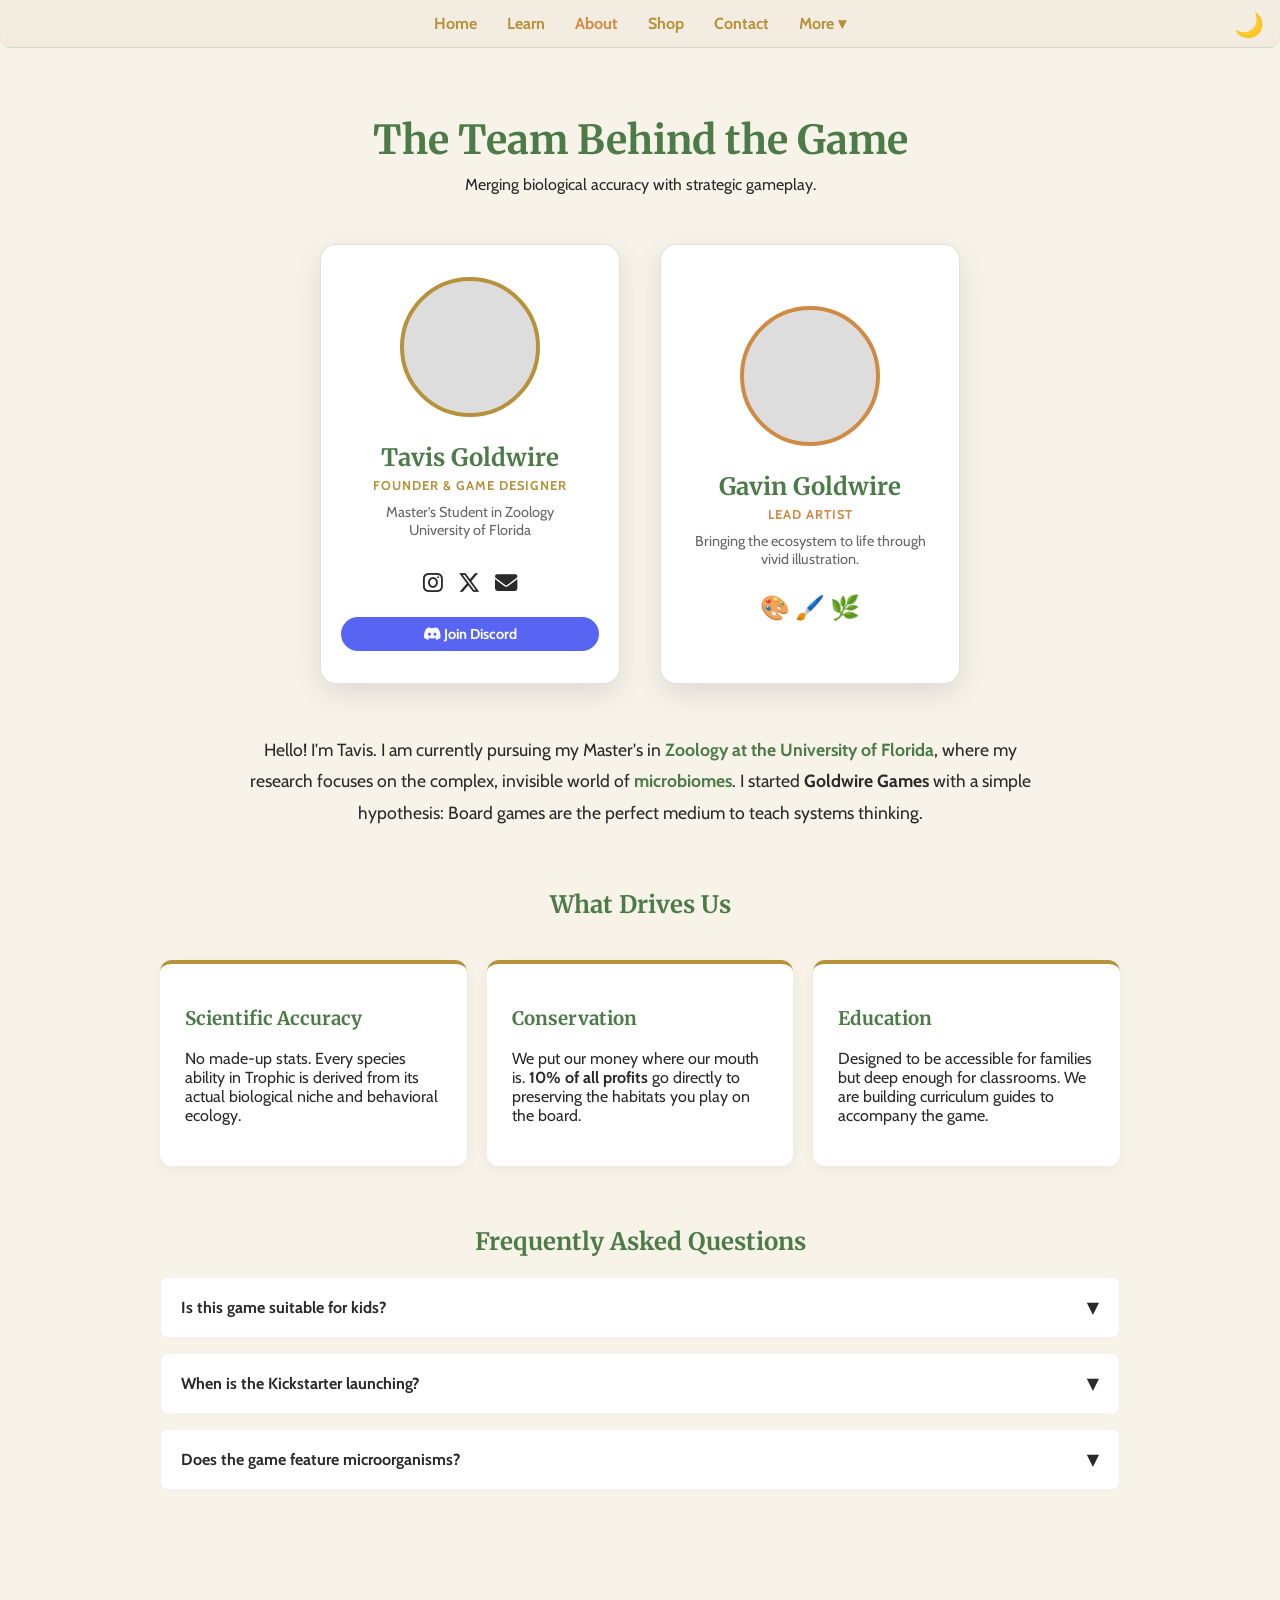
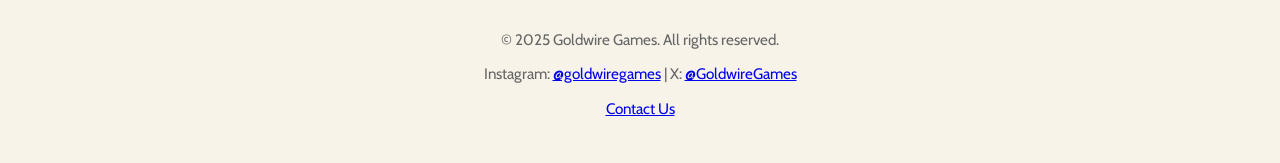
==== commit a68547ef: "Update about.html added gavin and x" ====
--- a/about.html
+++ b/about.html
@@ -238,7 +238,7 @@
     <div class="creator-card tilt-card">
       <div class="creator-inner">
         <div class="creator-img" style="background-image: url('brother-placeholder.jpg'); border-color: var(--accent-orange);"></div>
-        <h2 style="margin: 10px 0 5px; font-size: 1.5rem;">[Brother's Name]</h2>
+        <h2 style="margin: 10px 0 5px; font-size: 1.5rem;">Gavin Goldwire</h2>
         <div class="creator-role" style="color:var(--accent-orange)">Lead Artist</div>
         <p style="margin:0 0 15px; font-size:0.9rem; color:#666;">Bringing the ecosystem to life through vivid illustration.</p>
         
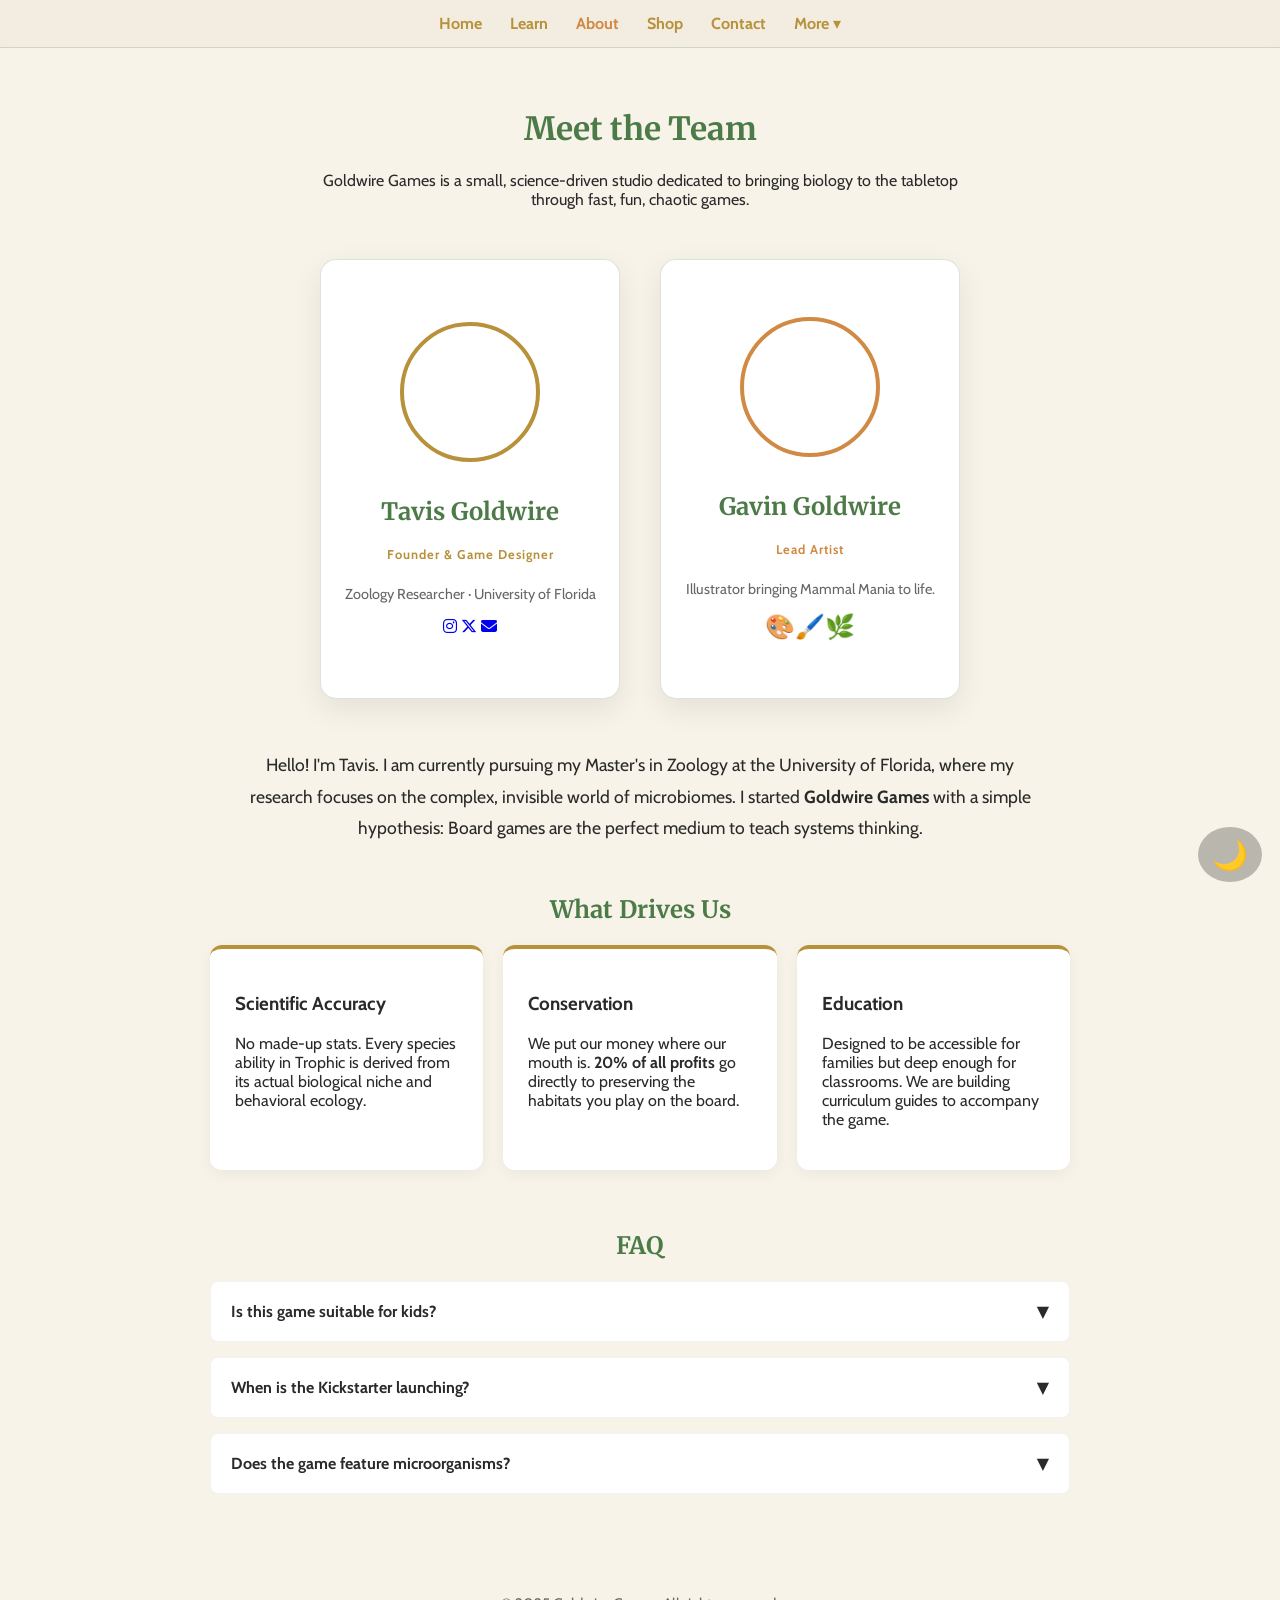
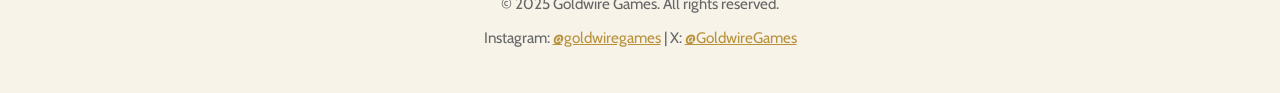
==== commit 6be8eaa7: "Create about.html MM changes" ====
--- a/about.html
+++ b/about.html
@@ -1,191 +1,287 @@
 <!DOCTYPE html>
 <html lang="en">
 <head>
-  <meta charset="utf-8" />
-  <meta name="viewport" content="width=device-width,initial-scale=1" />
-  <title>About | Goldwire Games</title>
-  <meta name="description" content="Meet Tavis Goldwire, the zoologist and designer behind Trophic.">
-  <link href="https://fonts.googleapis.com/css2?family=Merriweather:wght@400;700&family=Cabin:wght@400;700&display=swap" rel="stylesheet">
-  <!-- FontAwesome for Social Icons -->
-  <link rel="stylesheet" href="https://cdnjs.cloudflare.com/ajax/libs/font-awesome/6.4.0/css/all.min.css">
-  
-  <style>
-    :root{
-      --bg-color: #f7f3e9;
-      --text-color: #2a2a2a;
-      --accent-green: #4d7b48;
-      --accent-orange: #d08a43;
-      --accent-gold: #b8913b;
-      --card-bg: #ffffff;
-      --nav-bg: rgba(241,236,223,0.85);
-
-      --bg-night: #0d0f11;
-      --text-night: #e8e8e8;
-      --card-night: #141619;
-    }
-
-    *{box-sizing:border-box; transition: all 0.22s ease;}
-    body{
-      margin:0;
-      font-family: 'Cabin', system-ui, -apple-system, sans-serif;
-      background: var(--bg-color) url('paper-texture.png'); /* Assumed texture */
-      background-size: 350px;
-      color:var(--text-color);
-    }
-    body.night{
-      background: var(--bg-night);
-      color:var(--text-night);
-    }
-
-    /* Stars layer (Shared) */
-    #stars{
-      pointer-events:none; position:fixed; inset:0; z-index:0; opacity:0; transition:opacity 0.9s ease-in-out;
-    }
-    body.night #stars{ opacity:1; }
-    #stars::after{
-      content:""; position:absolute; inset:0;
-      background-image:
-        radial-gradient(circle at 20% 30%, rgba(255,255,255,0.95) 0.5px, transparent 2px),
-        radial-gradient(circle at 70% 18%, rgba(255,255,255,0.9) 0.6px, transparent 2px);
-      filter: blur(0.6px);
-      animation: twinkle 3.8s infinite;
-    }
-    @keyframes twinkle{
-      0%, 100%{ opacity:0.8; } 50%{ opacity:1; }
-    }
-
-    /* NAV (Shared) */
-    nav{
-      position: sticky; top:0; z-index: 40;
-      display:flex; justify-content:center; gap:30px;
-      padding:14px 18px;
-      background: var(--nav-bg); backdrop-filter: blur(4px);
-      border-bottom: 1px solid rgba(77,123,72,0.18);
-      border-radius: 0 0 12px 12px;
-    }
-    nav a, .dropbtn { color: var(--accent-gold); text-decoration:none; font-weight:700; cursor: pointer; font-size: 1rem; font-family: 'Cabin', sans-serif; }
-    nav a:hover, .dropbtn:hover { color: var(--accent-orange); }
-    #moon-toggle{
-      position:absolute; right:16px; top:10px; font-size:1.5rem; cursor:pointer; user-select:none;
-    }
-
-    /* Dropdown CSS */
-    .dropdown { position: relative; display: inline-block; }
-    .dropdown-content {
-      display: none; position: absolute; top: 100%; left: 50%; transform: translateX(-50%);
-      background-color: var(--card-bg); min-width: 160px;
-      box-shadow: 0px 8px 16px 0px rgba(0,0,0,0.2); border-radius: 8px; z-index: 50;
-      border: 1px solid rgba(77,123,72,0.2); overflow: hidden;
-    }
-    body.night .dropdown-content { background-color: var(--card-night); border-color: #444; }
-    .dropdown-content a { color: var(--text-color); padding: 12px 16px; text-decoration: none; display: block; text-align: center; }
-    body.night .dropdown-content a { color: var(--text-night); }
-    .dropdown-content a:hover { background-color: rgba(77,123,72,0.1); color: var(--accent-green); }
-    .dropdown:hover .dropdown-content { display: block; }
-
-    .container{ max-width:1000px; margin:0 auto; padding:40px 20px; position:relative; z-index:10; }
-
-    h1, h2, h3{ font-family:'Merriweather', serif; color:var(--accent-green); }
-    h1 { text-align: center; font-size: 2.5rem; margin-bottom: 10px; }
-    
-    /* TEAM SECTION */
-    .team-section {
-      display: flex; gap: 40px; justify-content: center; flex-wrap: wrap; margin: 50px 0;
-    }
-    
-    /* Interactive Creator Card */
-    .creator-card {
-      width: 300px; height: 440px; flex-shrink: 0;
-      position: relative; perspective: 1000px;
-    }
-    .creator-inner {
-      width: 100%; height: 100%;
-      background: var(--card-bg);
-      border: 1px solid rgba(77,123,72,0.2);
-      border-radius: 16px;
-      padding: 20px;
-      text-align: center;
-      box-shadow: 0 10px 30px rgba(0,0,0,0.1);
-      transition: transform 0.1s; /* Quick response for tilt effect */
-      display: flex; flex-direction: column; justify-content: center;
-    }
-    body.night .creator-inner { background: var(--card-night); border-color: #333; }
-
-    .creator-img {
-      width: 140px; height: 140px;
-      background: #ddd; border-radius: 50%;
-      margin: 0 auto 15px;
-      border: 4px solid var(--accent-gold);
-      background-size: cover; background-position: center;
-    }
-
-    .creator-role {
-      color: var(--accent-gold); font-weight: 700; text-transform: uppercase; font-size: 0.8rem; letter-spacing: 1px; margin-bottom: 10px;
-    }
-
-    /* Social Links in Card */
-    .social-links {
-      display: flex; justify-content: center; gap: 15px; margin-top: 15px;
-    }
-    .social-icon {
-      color: var(--text-color); font-size: 1.4rem; transition: color 0.2s, transform 0.2s;
-    }
-    body.night .social-icon { color: var(--text-night); }
-    .social-icon:hover { color: var(--accent-gold); transform: translateY(-2px); }
-
-    .discord-btn {
-      display: inline-block; margin-top: 20px;
-      background: #5865F2; color: white; text-decoration: none;
-      padding: 8px 16px; border-radius: 20px; font-weight: bold; font-size: 0.9rem;
-      transition: background 0.2s;
-    }
-    .discord-btn:hover { background: #4752C4; }
-
-    /* TEXT CONTENT */
-    .bio-text { line-height: 1.8; font-size: 1.1rem; margin-top: 30px; text-align: center; max-width: 800px; margin-left: auto; margin-right: auto; }
-    .highlight { color: var(--accent-green); font-weight: bold; }
-
-    /* PASSION GRID */
-    .passion-grid {
-      display: grid; grid-template-columns: repeat(auto-fit, minmax(250px, 1fr)); gap: 20px; margin-top: 40px;
-    }
-    .passion-card {
-      background: var(--card-bg); padding: 25px; border-radius: 12px;
-      border-top: 4px solid var(--accent-gold);
-      box-shadow: 0 4px 15px rgba(0,0,0,0.05);
-    }
-    body.night .passion-card { background: var(--card-night); }
-
-    /* FAQ ACCORDION */
-    .faq-item {
-      background: var(--card-bg); margin-bottom: 15px; border-radius: 8px; overflow: hidden;
-      border: 1px solid rgba(0,0,0,0.05);
-    }
-    body.night .faq-item { background: var(--card-night); border-color: #333; }
-    
-    .faq-question {
-      padding: 20px; font-weight: 700; cursor: pointer; display: flex; justify-content: space-between; align-items: center;
-    }
-    .faq-question:hover { color: var(--accent-gold); }
-    .faq-answer {
-      padding: 0 20px; max-height: 0; overflow: hidden; transition: max-height 0.3s ease, padding 0.3s ease;
-      color: #666; font-size: 0.95rem; line-height: 1.6;
-    }
-    body.night .faq-answer { color: #aaa; }
-    .faq-item.active .faq-answer { padding-bottom: 20px; max-height: 200px; }
-    .arrow { transition: transform 0.3s; }
-    .faq-item.active .arrow { transform: rotate(180deg); }
-
-    #loading { text-align: center; color: #888; margin-top: 20px; font-style: italic; }
-
-    footer{ text-align:center; margin-top:40px; padding:30px 10px; color:#666; font-size:0.95rem; }
-    body.night footer{ color:#aaa; }
-
-  </style>
+<meta charset="utf-8" />
+<meta name="viewport" content="width=device-width,initial-scale=1" />
+<title>About | Goldwire Games</title>
+<meta name="description" content="Learn about Goldwire Games, the studio behind Mammal Mania — the fast-paced card game of evolutionary chaos.">
+<link href="https://fonts.googleapis.com/css2?family=Merriweather:wght@400;700&family=Cabin:wght@400;700&display=swap" rel="stylesheet">
+<link rel="stylesheet" href="https://cdnjs.cloudflare.com/ajax/libs/font-awesome/6.5.1/css/all.min.css">
+
+<style>
+/* -------------------------------------------------------
+   ROOT + THEME COLORS (MATCH HOMEPAGE)
+-------------------------------------------------------- */
+:root{
+  --bg-color: #f7f3e9;
+  --text-color: #2a2a2a;
+  --accent-green: #4d7b48;
+  --accent-orange: #d08a43;
+  --accent-gold: #b8913b;
+  --card-bg: #ffffff;
+  --nav-bg: rgba(241,236,223,0.85);
+
+  --bg-night: #0d0f11;
+  --text-night: #e8e8e8;
+  --card-night: #141619;
+}
+
+*{ box-sizing:border-box; transition: all 0.2s ease; }
+
+body{
+  margin:0;
+  font-family: "Cabin", system-ui, sans-serif;
+  background: var(--bg-color) url('paper-texture.png');
+  background-size: 350px;
+  color:var(--text-color);
+}
+body.night{
+  background: var(--bg-night);
+  color:var(--text-night);
+}
+
+/* -------------------------------------------------------
+   STARFIELD (MATCH HOMEPAGE)
+-------------------------------------------------------- */
+#stars {
+  pointer-events:none;
+  position:fixed;
+  inset:0;
+  z-index:0;
+  opacity:0;
+  transition:opacity 0.9s;
+}
+body.night #stars { opacity:1; }
+
+#stars::after {
+  content:"";
+  position:absolute;
+  inset:0;
+  background-image:
+    radial-gradient(circle at 20% 30%, rgba(255,255,255,0.9) 1px, transparent 3px),
+    radial-gradient(circle at 70% 18%, rgba(255,255,255,0.85) 1px, transparent 3px),
+    radial-gradient(circle at 40% 70%, rgba(255,255,255,0.8) 1px, transparent 3px);
+  filter: blur(0.6px);
+  animation: twinkle 4s infinite;
+}
+@keyframes twinkle {
+  0%,100% { opacity:0.7; }
+  50% { opacity:1; }
+}
+
+/* -------------------------------------------------------
+   NAVIGATION (MATCH HOMEPAGE)
+-------------------------------------------------------- */
+nav{
+  position:sticky;
+  top:0;
+  z-index:40;
+  display:flex;
+  justify-content:center;
+  gap:28px;
+  padding:14px 0;
+  background:var(--nav-bg);
+  backdrop-filter: blur(6px);
+  border-bottom: 1px solid rgba(77,123,72,0.2);
+}
+
+nav a, .dropbtn{
+  color:var(--accent-gold);
+  text-decoration:none;
+  font-weight:700;
+  cursor:pointer;
+}
+nav a:hover, .dropbtn:hover{ color:var(--accent-orange); }
+
+.dropdown { position:relative; }
+.dropdown-content{
+  display:none;
+  position:absolute;
+  top:100%;
+  left:50%;
+  transform:translateX(-50%);
+  background:var(--card-bg);
+  border-radius:10px;
+  box-shadow:0 8px 16px rgba(0,0,0,0.25);
+  border:1px solid rgba(77,123,72,0.2);
+  padding:6px 0;
+  z-index:100;
+}
+body.night .dropdown-content{
+  background:var(--card-night);
+  border-color:rgba(255,255,255,0.1);
+}
+.dropdown-content a{
+  display:block;
+  padding:12px 16px;
+  color:var(--text-color);
+  text-decoration:none;
+}
+body.night .dropdown-content a{ color:var(--text-night); }
+.dropdown:hover .dropdown-content{ display:block; }
+
+/* -------------------------------------------------------
+   MOON BUTTON — MATCH HOMEPAGE
+-------------------------------------------------------- */
+#moon-toggle {
+  position: fixed;
+  right: 18px;
+  bottom: 18px;
+  z-index: 200;
+  font-size: 1.8rem;
+  cursor: pointer;
+  user-select: none;
+  background: rgba(0,0,0,0.25);
+  padding: 10px 14px;
+  border-radius: 50%;
+  backdrop-filter: blur(4px);
+}
+body.night #moon-toggle {
+  background: rgba(255,255,255,0.2);
+}
+
+/* -------------------------------------------------------
+   PAGE LAYOUT
+-------------------------------------------------------- */
+.container{
+  max-width:900px;
+  margin:0 auto;
+  padding:40px 20px;
+  position:relative;
+  z-index:10;
+}
+
+h1, h2{
+  font-family:"Merriweather", serif;
+  color:var(--accent-green);
+  text-align:center;
+}
+
+/* -------------------------------------------------------
+   TEAM CARDS
+-------------------------------------------------------- */
+.team-section {
+  display:flex;
+  flex-wrap:wrap;
+  gap:40px;
+  justify-content:center;
+  margin:50px 0;
+}
+
+.creator-card {
+  width:300px;
+  height:440px;
+  position:relative;
+  perspective:1000px;
+}
+.creator-inner {
+  width:100%; height:100%;
+  background:var(--card-bg);
+  border:1px solid rgba(77,123,72,0.2);
+  border-radius:16px;
+  padding:20px;
+  text-align:center;
+  box-shadow:0 10px 30px rgba(0,0,0,0.08);
+  display:flex;
+  flex-direction:column;
+  justify-content:center;
+}
+body.night .creator-inner{
+  background:var(--card-night);
+  border-color:#333;
+}
+
+.creator-img{
+  width:140px;
+  height:140px;
+  border-radius:50%;
+  margin:0 auto 15px;
+  background-size:cover;
+  background-position:center;
+  border:4px solid var(--accent-gold);
+}
+
+.creator-role{
+  font-size:0.8rem;
+  color:var(--accent-gold);
+  margin-bottom:8px;
+  font-weight:700;
+  letter-spacing:1px;
+}
+
+/* -------------------------------------------------------
+   BIO TEXT + GRID SECTIONS
+-------------------------------------------------------- */
+.bio-text{
+  line-height:1.8;
+  font-size:1.1rem;
+  margin:20px auto 50px;
+  max-width:800px;
+  text-align:center;
+}
+
+.passion-grid{
+  display:grid;
+  grid-template-columns:repeat(auto-fit, minmax(250px,1fr));
+  gap:20px;
+}
+.passion-card{
+  background:var(--card-bg);
+  padding:25px;
+  border-radius:12px;
+  border-top:4px solid var(--accent-gold);
+  box-shadow:0 4px 15px rgba(0,0,0,0.05);
+}
+body.night .passion-card{ background:var(--card-night); }
+
+/* -------------------------------------------------------
+   FAQ ACCORDION
+-------------------------------------------------------- */
+.faq-item{
+  background:var(--card-bg);
+  margin-bottom:15px;
+  border-radius:8px;
+  border:1px solid rgba(0,0,0,0.05);
+  overflow:hidden;
+}
+body.night .faq-item{ background:var(--card-night); border-color:#333; }
+
+.faq-question{
+  padding:20px;
+  font-weight:700;
+  cursor:pointer;
+  display:flex;
+  justify-content:space-between;
+}
+.faq-answer{
+  padding:0 20px;
+  max-height:0;
+  overflow:hidden;
+  font-size:0.95rem;
+  transition:max-height 0.3s ease;
+}
+.faq-item.active .faq-answer{
+  padding-bottom:20px;
+  max-height:200px;
+}
+
+/* -------------------------------------------------------
+   FOOTER (MATCH HOMEPAGE)
+-------------------------------------------------------- */
+footer{
+  text-align:center;
+  padding:30px 10px;
+  color:#666;
+  font-size:0.95rem;
+}
+body.night footer{ color:#aaa; }
+footer a{ color:var(--accent-gold); }
+</style>
 </head>
+
 <body>
 
-<div id="stars" aria-hidden="true"></div>
+<div id="stars"></div>
 
 <nav>
   <a href="index.html">Home</a>
@@ -199,191 +295,133 @@
     <div class="dropdown-content">
       <a href="calculator.html">Score Calculator</a>
       <a href="deckbuilder.html">Deck Builder</a>
-      <a href="#">Rulebook (PDF)</a>
+      <a href="#">Rulebook</a>
       <a href="#">Kickstarter</a>
     </div>
   </div>
-
-  <div id="moon-toggle" aria-hidden="true">🌙</div>
 </nav>
 
+<div id="moon-toggle">🌙</div>
+
 <main class="container">
 
-  <h1>The Team Behind the Game</h1>
-  <p style="text-align:center; max-width:600px; margin:0 auto 40px;">Merging biological accuracy with strategic gameplay.</p>
-
-  <div id="loading">Loading creator profiles...</div>
-
-  <section class="team-section" id="bioSection" style="display:none;">
-    
-    <!-- Tavis Card -->
-    <div class="creator-card tilt-card">
-      <div class="creator-inner">
-        <div class="creator-img" id="creatorImg"></div>
-        <h2 id="creatorName" style="margin: 10px 0 5px; font-size: 1.5rem;"></h2>
-        <div class="creator-role">Founder & Game Designer</div>
-        <p style="margin:0 0 15px; font-size:0.9rem; color:#666;">Master's Student in Zoology<br>University of Florida</p>
-        
-        <div class="social-links">
-            <a href="https://instagram.com/goldwiregames" target="_blank" class="social-icon" title="Instagram"><i class="fab fa-instagram"></i></a>
-            <a href="https://x.com/GoldwireGames" target="_blank" class="social-icon" title="X (Twitter)"><i class="fab fa-x-twitter"></i></a>
-            <a href="mailto:goldwiregames.studio@gmail.com" class="social-icon" title="Email"><i class="fas fa-envelope"></i></a>
-        </div>
-
-        <a href="#" class="discord-btn" title="Join our Discord Community"><i class="fab fa-discord"></i> Join Discord</a>
+<h1>Meet the Team</h1>
+<p style="text-align:center; max-width:650px; margin:0 auto 40px;">
+  Goldwire Games is a small, science-driven studio dedicated to bringing biology to the tabletop through fast, fun, chaotic games.
+</p>
+
+<div id="loading" style="text-align:center; color:#888;">Loading...</div>
+
+<section class="team-section" id="bioSection" style="display:none;">
+
+  <!-- Creator -->
+  <div class="creator-card tilt-card">
+    <div class="creator-inner">
+      <div class="creator-img" id="creatorImg"></div>
+      <h2 id="creatorName"></h2>
+      <div class="creator-role">Founder & Game Designer</div>
+      <p style="font-size:0.9rem; color:#666;">Zoology Researcher · University of Florida</p>
+
+      <div class="social-links">
+        <a href="https://instagram.com/goldwiregames" target="_blank" class="social-icon"><i class="fa-brands fa-instagram"></i></a>
+        <a href="https://x.com/GoldwireGames" target="_blank" class="social-icon"><i class="fa-brands fa-x-twitter"></i></a>
+        <a href="mailto:goldwiregames.studio@gmail.com" class="social-icon"><i class="fa-solid fa-envelope"></i></a>
       </div>
     </div>
-
-    <!-- Artist Brother Card (Placeholder - Update in CSV or here) -->
-    <div class="creator-card tilt-card">
-      <div class="creator-inner">
-        <div class="creator-img" style="background-image: url('brother-placeholder.jpg'); border-color: var(--accent-orange);"></div>
-        <h2 style="margin: 10px 0 5px; font-size: 1.5rem;">Gavin Goldwire</h2>
-        <div class="creator-role" style="color:var(--accent-orange)">Lead Artist</div>
-        <p style="margin:0 0 15px; font-size:0.9rem; color:#666;">Bringing the ecosystem to life through vivid illustration.</p>
-        
-        <div style="font-size:1.5rem; margin-top:10px;">🎨 🖌️ 🌿</div>
-      </div>
+  </div>
+
+  <!-- Artist -->
+  <div class="creator-card tilt-card">
+    <div class="creator-inner">
+      <div class="creator-img" style="background-image:url('gavin-placeholder.jpg'); border-color:var(--accent-orange);"></div>
+      <h2>Gavin Goldwire</h2>
+      <div class="creator-role" style="color:var(--accent-orange);">Lead Artist</div>
+      <p style="font-size:0.9rem; color:#666;">Illustrator bringing Mammal Mania to life.</p>
+      <div style="font-size:1.5rem;">🎨🖌️🌿</div>
     </div>
-
-  </section>
-
-  <div class="bio-text" id="bioText">
-    <!-- Bio populated via JS -->
   </div>
 
-  <h2 style="text-align:center; margin-top:60px;">What Drives Us</h2>
-  <div class="passion-grid" id="passionGrid">
-    <!-- Passions populated via JS -->
-  </div>
-
-  <h2 style="text-align:center; margin-top:60px;">Frequently Asked Questions</h2>
-  <div class="faq-section" id="faqSection">
-    <!-- FAQs populated via JS -->
-  </div>
+</section>
+
+<div class="bio-text" id="bioText"></div>
+
+<h2>What Drives Us</h2>
+<div class="passion-grid" id="passionGrid"></div>
+
+<h2 style="margin-top:60px;">FAQ</h2>
+<div id="faqSection"></div>
 
 </main>
 
 <footer>
   <p>&copy; 2025 Goldwire Games. All rights reserved.</p>
-  <p>Instagram: <a href="https://instagram.com/goldwiregames" target="_blank" rel="noopener noreferrer">@goldwiregames</a> | X: <a href="https://x.com/GoldwireGames" target="_blank" rel="noopener noreferrer">@GoldwireGames</a> </p>
-  <p><a href="mailto:goldwiregames.studio@gmail.com">Contact Us</a></p>
+  <p>Instagram: <a href="https://instagram.com/goldwiregames">@goldwiregames</a> |
+     X: <a href="https://x.com/GoldwireGames">@GoldwireGames</a></p>
 </footer>
 
 <script>
-  // Night Mode Logic
-  const moon = document.getElementById('moon-toggle');
-  const toggleNight = () => {
-    document.body.classList.toggle('night');
-    moon.textContent = document.body.classList.contains('night') ? '🌕' : '🌙';
+// Night mode
+const moon=document.getElementById("moon-toggle");
+moon.onclick=()=>{document.body.classList.toggle("night");moon.textContent=document.body.classList.contains("night")?"🌕":"🌙";};
+
+// CSV loading
+window.addEventListener('DOMContentLoaded', async () => {
+  try {
+    const response = await fetch('creator.csv');
+    if (!response.ok) throw new Error("Missing creator.csv");
+    const text = await response.text();
+    populateFromCSV(text);
+  } catch(e){
+    document.getElementById("loading").textContent=e.message;
+  }
+});
+
+function populateFromCSV(csv){
+  const rows=csv.trim().split("\n");
+  const parse = line => {
+    let out=[], cur="", q=false;
+    for (let c of line){
+      if (c=='"') q=!q;
+      else if(c==","&&!q){ out.push(cur.trim()); cur=""; }
+      else cur+=c;
+    }
+    out.push(cur.trim());
+    return out;
   };
-  moon.addEventListener('click', toggleNight);
-
-  // --- CSV Loading Logic ---
-  window.addEventListener('DOMContentLoaded', async () => {
-      try {
-          const response = await fetch('creator.csv');
-          if (!response.ok) throw new Error("Could not find creator.csv");
-          const text = await response.text();
-          renderContentFromCSV(text);
-      } catch (err) {
-          document.getElementById('loading').innerHTML = `Error: ${err.message}<br>Make sure 'creator.csv' is uploaded.`;
-      }
+
+  document.getElementById("loading").style.display="none";
+  document.getElementById("bioSection").style.display="flex";
+
+  for(let i=1;i<rows.length;i++){
+    const cols=parse(rows[i]);
+    const section=cols[0], key=cols[1], title=cols[2], content=cols[3], image=cols[4];
+
+    if(section==="Bio"){
+      document.getElementById("creatorName").textContent=title;
+      document.getElementById("creatorImg").style.backgroundImage=`url('${image}')`;
+      document.getElementById("bioText").innerHTML=`<p>${content}</p>`;
+    }
+    if(section==="Passion"){
+      const div=document.createElement("div");
+      div.className="passion-card";
+      div.innerHTML=`<h3>${title}</h3><p>${content}</p>`;
+      document.getElementById("passionGrid").appendChild(div);
+    }
+    if(section==="FAQ"){
+      const div=document.createElement("div");
+      div.className="faq-item";
+      div.innerHTML=`
+        <div class="faq-question">${title} <span class="arrow">▼</span></div>
+        <div class="faq-answer">${content}</div>
+      `;
+      document.getElementById("faqSection").appendChild(div);
+    }
+  }
+
+  document.querySelectorAll(".faq-question").forEach(q=>{
+    q.onclick=()=>q.parentElement.classList.toggle("active");
   });
-
-  function renderContentFromCSV(csvText) {
-      const rows = csvText.trim().split('\n');
-      const bioSection = document.getElementById('bioSection');
-      const passionGrid = document.getElementById('passionGrid');
-      const faqSection = document.getElementById('faqSection');
-      
-      document.getElementById('loading').style.display = 'none';
-      bioSection.style.display = 'flex';
-
-      // CSV Parser (simple)
-      const parseLine = (line) => {
-          const result = [];
-          let current = '';
-          let inQuotes = false;
-          for (let char of line) {
-              if (char === '"') { inQuotes = !inQuotes; }
-              else if (char === ',' && !inQuotes) { result.push(current.trim()); current = ''; }
-              else { current += char; }
-          }
-          result.push(current.trim());
-          return result;
-      };
-
-      // Skip header
-      for (let i = 1; i < rows.length; i++) {
-          const cols = parseLine(rows[i]);
-          if (cols.length < 4) continue;
-
-          // Mapping: Section(0), Key(1), Title(2), Content(3), Image(4), Icon(5)
-          const section = cols[0];
-          const title = cols[2];
-          const content = cols[3].replace(/""/g, '"'); 
-          const image = cols[4];
-          
-          if (section === 'Bio') {
-              document.getElementById('creatorName').innerText = title;
-              document.getElementById('creatorImg').style.backgroundImage = `url('${image || "tavis-profile.jpg"}')`;
-              document.getElementById('bioText').innerHTML = `<p>${content}</p>`;
-          } else if (section === 'Passion') {
-              const card = document.createElement('div');
-              card.className = 'passion-card';
-              card.innerHTML = `<h3>${title}</h3><p>${content}</p>`;
-              passionGrid.appendChild(card);
-          } else if (section === 'FAQ') {
-              const item = document.createElement('div');
-              item.className = 'faq-item';
-              item.innerHTML = `
-                <div class="faq-question">
-                  <span>${title}</span>
-                  <span class="arrow">▼</span>
-                </div>
-                <div class="faq-answer">${content}</div>
-              `;
-              faqSection.appendChild(item);
-          }
-      }
-
-      setupAccordions();
-      setupTilt();
-  }
-
-  function setupAccordions() {
-      document.querySelectorAll('.faq-question').forEach(q => {
-        q.addEventListener('click', () => {
-          const item = q.parentElement;
-          item.classList.toggle('active');
-        });
-      });
-  }
-
-  function setupTilt() {
-      // Select all cards with class 'tilt-card'
-      const cards = document.querySelectorAll('.tilt-card');
-
-      cards.forEach(card => {
-          const inner = card.querySelector('.creator-inner');
-
-          card.addEventListener('mousemove', (e) => {
-            const rect = card.getBoundingClientRect();
-            const x = e.clientX - rect.left;
-            const y = e.clientY - rect.top;
-            
-            const xRot = -((y - rect.height/2) / rect.height) * 20; 
-            const yRot = ((x - rect.width/2) / rect.width) * 20;
-
-            inner.style.transform = `rotateX(${xRot}deg) rotateY(${yRot}deg)`;
-          });
-
-          card.addEventListener('mouseleave', () => {
-            inner.style.transform = `rotateX(0deg) rotateY(0deg)`;
-          });
-      });
-  }
+}
 </script>
 
 </body>
